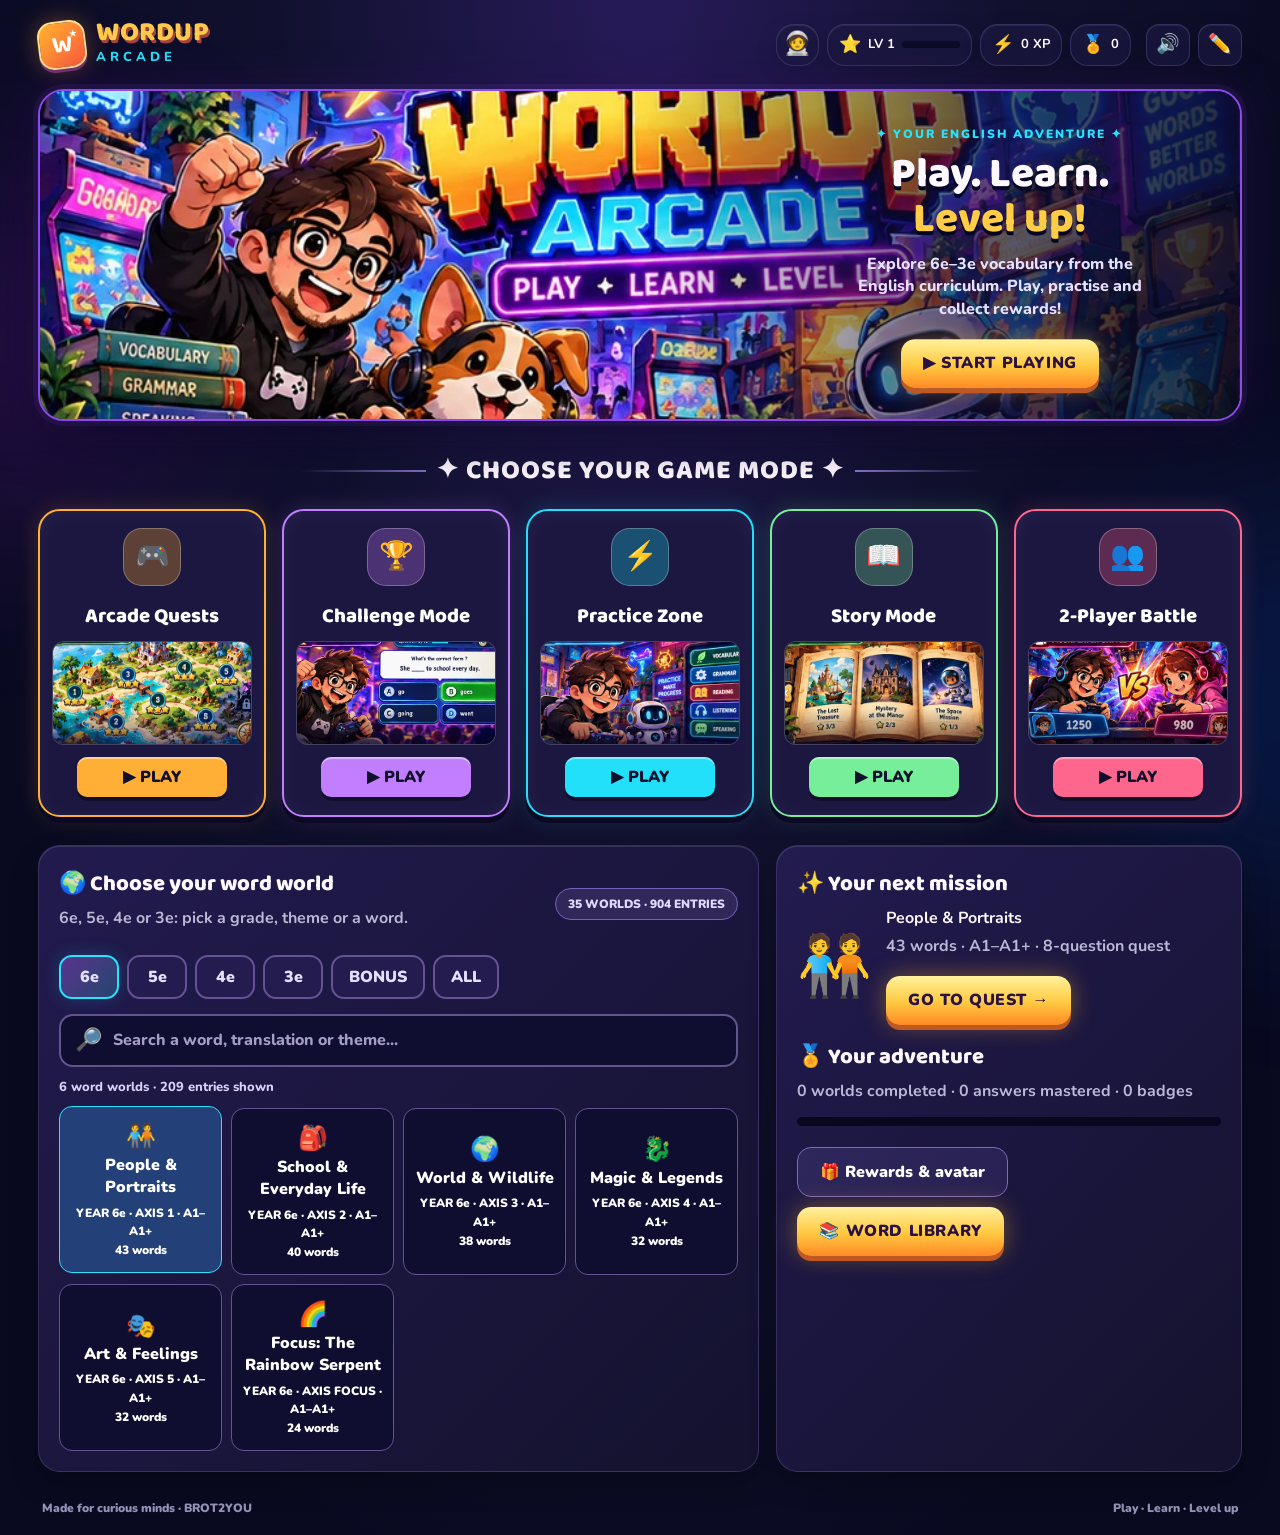
==== index.html @ c29981cb "Add files via upload" ====
<!doctype html>
<html lang="en">
<head>
  <meta charset="utf-8">
  <meta name="viewport" content="width=device-width, initial-scale=1">
  <meta name="theme-color" content="#100b2a">
  <meta name="description" content="WORDUP Arcade – Play, learn and level up your English vocabulary.">
  <title>WORDUP ARCADE · Play. Learn. Level up.</title>
  <link rel="stylesheet" href="styles.css">
</head>
<body>
  <div class="glow glow-a" aria-hidden="true"></div><div class="glow glow-b" aria-hidden="true"></div>
  <div class="app-shell">
    <header class="topbar">
      <button id="home-btn" class="logo" aria-label="WORDUP Arcade home"><span class="logo-mark">W<span>★</span></span><span><strong>WORDUP</strong><small>ARCADE</small></span></button>
      <div class="top-stats" aria-label="Player progress">
        <div class="stat-pill avatar-pill" id="avatar-head">🧑‍🚀</div>
        <div class="stat-pill"><span>⭐</span><b id="level-head">LV 1</b><div class="level-meter"><i id="level-meter"></i></div></div>
        <div class="stat-pill"><span>⚡</span><b id="xp-head">0 XP</b></div>
        <div class="stat-pill"><span>🏅</span><b id="badge-head">0</b></div>
      </div>
      <div class="header-actions"><button class="icon-btn" id="sound-btn" title="Sound on/off" aria-label="Sound settings">🔊</button><button class="icon-btn" id="teacher-btn" title="Teacher studio" aria-label="Teacher studio">✏️</button></div>
    </header>
    <main id="app" tabindex="-1"></main>
    <footer class="footer"><span>Made for curious minds · BROT2YOU</span><span>Play · Learn · Level up</span></footer>
  </div>
  <div class="toast" id="toast" aria-live="polite"></div>
  <div class="modal-backdrop" id="modal-root" hidden></div>
  <script src="vocab-2026.js" defer></script>
  <script src="app.js" defer></script>
</body>
</html>
---- styles.css ----
@import url('https://fonts.googleapis.com/css2?family=Baloo+2:wght@600;700;800&family=Nunito:wght@400;600;700;800;900&display=swap');
:root{--bg:#090a20;--surface:#171239;--surface2:#221c4d;--line:#4a3b80;--text:#fff8ff;--muted:#bcb7d6;--cyan:#27e4fc;--pink:#ff53c7;--gold:#ffcc47;--violet:#9a73ff;--green:#5bf7b0;--red:#ff728f;--body:Nunito,'Trebuchet MS',sans-serif;--title:'Baloo 2',Nunito,sans-serif}
*{box-sizing:border-box}html{scroll-behavior:smooth}body{margin:0;min-height:100vh;background:radial-gradient(ellipse at 50% -5%,#281b5a 0%,#11112f 40%,#090a20 80%);color:var(--text);font-family:var(--body);line-height:1.4;overflow-x:hidden}button,input,select,textarea{font:inherit}button{cursor:pointer}button:focus-visible,input:focus-visible,textarea:focus-visible,select:focus-visible{outline:3px solid var(--cyan);outline-offset:3px}button:disabled{cursor:not-allowed;opacity:.46}.glow{pointer-events:none;position:fixed;border-radius:50%;filter:blur(95px);opacity:.15;z-index:0}.glow-a{width:390px;height:390px;background:#a224e6;left:-175px;top:150px}.glow-b{width:410px;height:410px;background:#0365ff;right:-230px;top:500px}.app-shell{position:relative;max-width:1480px;padding:0 clamp(16px,3vw,44px);margin:auto;z-index:1}.topbar{display:flex;align-items:center;gap:15px;min-height:89px;padding:14px 0;flex-wrap:wrap}.logo{display:flex;align-items:center;gap:10px;border:0;background:none;color:#fff;padding:0;text-align:left}.logo-mark{font:bold 24px var(--title);display:grid;place-items:center;width:48px;height:48px;border:2px solid #ffdf8f;border-radius:15px;background:linear-gradient(135deg,#ffb32f,#ff593c);box-shadow:0 3px 0 #773277,0 0 25px #ff9c3055;transform:rotate(-7deg)}.logo-mark span{font-size:9px;position:absolute;right:6px;top:5px}.logo strong{font:800 27px/.9 var(--title);color:#ffca4b;text-shadow:2px 3px 0 #a34442;letter-spacing:.5px;display:block}.logo small{font:800 13px var(--body);letter-spacing:4px;color:var(--cyan)}.top-stats{display:flex;align-items:center;gap:8px;margin-left:auto;flex-wrap:wrap}.stat-pill,.icon-btn{background:#1c1841aa;border:1px solid #6863a35e;box-shadow:inset 0 1px #ffffff12,0 7px 22px #0002}.stat-pill{border-radius:18px;padding:7px 11px;display:flex;align-items:center;gap:7px;font-size:13px;font-weight:900;height:42px}.stat-pill>span{font-size:18px}.avatar-pill{font-size:23px;width:43px;justify-content:center;padding:2px}.level-meter{width:58px;height:7px;border-radius:12px;background:#0c0c27;overflow:hidden}.level-meter i{display:block;height:100%;width:0;background:linear-gradient(90deg,#ffb62a,#ffe66c);border-radius:12px;transition:width .4s}.header-actions{display:flex;gap:8px}.icon-btn{border-radius:13px;color:#fff;font-size:19px;width:44px;height:42px;transition:transform .2s}.icon-btn:hover{transform:translateY(-3px);border-color:var(--cyan)}.screen{animation:enter .3s ease both}@keyframes enter{from{transform:translateY(8px);opacity:0}to{transform:none;opacity:1}}.hero{position:relative;isolation:isolate;min-height:332px;border:2px solid #8e48ec;border-radius:26px;overflow:hidden;background:#171139;box-shadow:0 0 0 5px #9b54ff16,0 14px 52px #040416a9,0 0 50px #9537ed29}.hero:before{content:'';position:absolute;inset:0;background-image:linear-gradient(90deg,transparent 0%,transparent 50%,#110d36aa 78%,#090a21dc),url('assets/hero.webp');background-size:cover;background-position:center;z-index:-1}.hero-content{position:absolute;right:3.5%;top:50%;transform:translateY(-50%);width:33%;min-width:260px;text-align:center}.hero-kicker,.mini-kicker{letter-spacing:2px;font-size:12px;font-weight:900;color:var(--cyan)}.hero h1{font:800 clamp(30px,3.3vw,51px)/1.05 var(--title);margin:8px 0;text-shadow:0 4px 0 #040723}.hero h1 em{color:var(--gold);font-style:normal}.hero p{font-weight:800;color:#e8e0ff;max-width:300px;margin:12px auto 19px}.action-btn,.soft-btn,.outline-btn{border:0;border-radius:14px;font-weight:900;padding:13px 22px;transition:transform .18s,box-shadow .18s;white-space:normal}.action-btn{color:#2c1143;background:linear-gradient(#fff19c 0%,#ffca42 53%,#ff8a25 100%);box-shadow:0 5px 0 #bf5823,0 0 25px #ffb52666;text-transform:uppercase;letter-spacing:.6px}.action-btn:hover:not(:disabled){transform:translateY(-3px);box-shadow:0 8px 0 #bf5823,0 0 32px #ffc32c88}.action-btn:active:not(:disabled){transform:translateY(3px);box-shadow:0 2px 0 #bf5823}.soft-btn{background:linear-gradient(120deg,#2e275c,#292152);border:1px solid #7b6ab5;color:white}.soft-btn:hover{background:#484083}.outline-btn{background:#201c46;border:1px solid #5b528f;color:white}.outline-btn:hover{border-color:var(--cyan)}.section-title{display:flex;gap:10px;align-items:center;justify-content:center;margin:28px 0 17px;text-align:center}.section-title h2{font:800 clamp(19px,2.1vw,27px) var(--title);letter-spacing:1px;margin:0}.section-title:before,.section-title:after{content:'';height:2px;width:clamp(25px,10vw,145px);background:linear-gradient(90deg,transparent,#8471c2)}.section-title:after{transform:rotate(180deg)}.mode-grid{display:grid;grid-template-columns:repeat(5,minmax(0,1fr));gap:16px}.mode-card{--card-color:var(--cyan);position:relative;overflow:hidden;border:2px solid var(--card-color);border-radius:22px;background:#1b1741;min-height:299px;display:flex;flex-direction:column;align-items:center;padding:17px 12px 18px;text-align:center;color:white;box-shadow:inset 0 2px 20px #ffffff0c,0 6px 0 #0b0924,0 0 21px color-mix(in srgb,var(--card-color),transparent 82%);transition:transform .2s,box-shadow .2s}.mode-card:hover{transform:translateY(-7px);box-shadow:0 12px 0 #0b0924,0 0 32px color-mix(in srgb,var(--card-color),transparent 46%)}.mode-card .mode-icon{width:58px;height:58px;border-radius:19px;display:grid;place-items:center;background:color-mix(in srgb,var(--card-color),#171237 70%);box-shadow:inset 0 0 0 1px #ffffff45;color:white;font-size:28px;flex:none}.mode-card h3{font:800 clamp(17px,1.6vw,22px)/1 var(--title);margin:9px 0 2px;min-height:44px;display:flex;align-items:center}.mode-card .mode-visual{height:104px;width:100%;overflow:hidden;border-radius:12px;margin:auto 0 12px;border:1px solid #ffffff38;position:relative;background:#110d31}.mode-card .mode-visual img{display:block;width:100%;height:100%;object-fit:cover;transition:transform .4s}.mode-card:hover .mode-visual img{transform:scale(1.12)}.mode-card .mode-visual:after{content:'';position:absolute;inset:0;background:linear-gradient(180deg,transparent 65%,#09042083)}.play-tag{font-weight:900;border-radius:10px;padding:9px 15px;min-width:75%;background:var(--card-color);color:#11102c;box-shadow:inset 0 2px #ffffff6c,0 4px #0005}.mode-quest{--card-color:#ffaf35}.mode-challenge{--card-color:#c17eff}.mode-practice{--card-color:#22dffa}.mode-story{--card-color:#76ee9a}.mode-duel{--card-color:#ff668e}.bottom-grid{display:grid;grid-template-columns:1.55fr 1fr;gap:17px;margin-top:28px}.panel{border:1px solid #6860a25e;border-radius:22px;background:linear-gradient(135deg,#241c51f0,#15132ff2);padding:20px;box-shadow:inset 0 1px #ffffff1c,0 12px 27px #0004}.panel h3{font:800 22px var(--title);margin:0 0 5px}.panel p{margin:5px 0 12px;color:var(--muted);font-weight:700}.deck-grid{display:grid;grid-template-columns:repeat(4,minmax(0,1fr));gap:9px}.deck-btn{border:1px solid #5e5592;background:#100e30;border-radius:13px;padding:13px 8px;color:white;text-align:center;font-weight:900;transition:background .2s,transform .2s}.deck-btn:hover,.deck-btn.active{border-color:var(--cyan);background:#234078;transform:translateY(-2px)}.deck-btn span{display:block;font-size:24px}.deck-btn small{display:block;font-size:12px;margin-top:5px}.featured{display:flex;gap:14px;align-items:center}.featured-icon{font-size:60px}.featured .action-btn{margin-top:7px}.progress-mini{height:9px;border-radius:30px;background:#08071e;overflow:hidden;margin-top:15px}.progress-mini i{display:block;height:100%;background:linear-gradient(90deg,var(--cyan),var(--violet));border-radius:30px}.footer{display:flex;justify-content:space-between;gap:12px;padding:28px 4px 18px;color:#9691b6;font-size:12px;font-weight:900}.game-head{display:flex;align-items:center;gap:16px;margin:9px 0 22px;flex-wrap:wrap}.game-head h1{margin:0;font:800 clamp(28px,3.5vw,47px)/1.12 var(--title)}.game-head p{margin:2px 0;color:var(--muted);font-weight:800}.tag{background:#312759;border:1px solid #7362bb;color:#e3d8ff;padding:7px 12px;border-radius:50px;font-size:12px;font-weight:900}.game-layout{display:grid;grid-template-columns:minmax(0,1.2fr) minmax(260px,.62fr);gap:20px}.game-board{position:relative;overflow:hidden;border-radius:24px;background:radial-gradient(circle at 50% -60%,#443078,transparent 75%),linear-gradient(160deg,#222050,#10102b);border:2px solid #6c62b2;min-height:380px;padding:clamp(18px,3vw,35px);box-shadow:0 0 0 5px #7177ff14,0 20px 40px #0006}.board-top{display:flex;justify-content:space-between;align-items:center;gap:12px;flex-wrap:wrap}.board-top .tag{color:#fff}.meter{height:12px;background:#0b0a25;border:1px solid #554b85;border-radius:18px;overflow:hidden;margin:18px 0 24px}.meter i{height:100%;display:block;background:linear-gradient(90deg,#2ed4ff,#61ffd3);transition:width .24s}.question-kicker{font-size:12px;letter-spacing:2px;text-transform:uppercase;color:var(--cyan);font-weight:900}.question-title{font:800 clamp(26px,3vw,39px)/1.22 var(--title);margin:12px 0 13px}.question-hint{color:#c4bfda;margin:0 0 23px;font-weight:700}.answers{display:grid;grid-template-columns:1fr 1fr;gap:12px}.answer-btn{position:relative;min-height:65px;padding:14px 15px;border:2px solid #7165af;border-radius:15px;background:#1b1943;color:#fff;text-align:left;font-weight:900;font-size:18px;transition:background .17s,transform .17s,border-color .17s}.answer-btn:hover:not(:disabled){transform:translateY(-2px);background:#34296c;border-color:#b39cff}.answer-btn.correct{background:#1f6d5d;border-color:#5dffc2}.answer-btn.wrong{background:#692746;border-color:#ff799c}.answer-btn .letter{display:inline-grid;place-items:center;background:#433b79;border:1px solid #a69ee0;border-radius:10px;width:30px;height:30px;margin-right:10px}.answer-btn:disabled{opacity:1}.feedback{border:1px solid #6f70bd;border-radius:15px;padding:13px 16px;margin-top:20px;background:#17143b;font-weight:900;min-height:56px;display:flex;align-items:center;gap:10px}.feedback.good{border-color:#4cf0b5;color:#bbffe4}.feedback.bad{border-color:#ff719b;color:#ffcfdb}.side-art{border-radius:22px;overflow:hidden;position:relative;min-height:260px;border:1px solid #625798;background:linear-gradient(#0606221f,#08071a80),url('assets/practice.webp') center/cover}.side-art.story-art{background-image:linear-gradient(#06062211,#08071a9c),url('assets/story.webp')}.side-art.challenge-art{background-image:linear-gradient(#06062211,#08071a9c),url('assets/challenge.webp')}.side-art.duel-art{background-image:linear-gradient(#06062211,#08071a9c),url('assets/duel.webp')}.side-art.quest-art{background-image:linear-gradient(#06062211,#08071a9c),url('assets/quest.webp')}.side-overlay{position:absolute;inset:auto 12px 12px;background:#100b31e8;border:1px solid #8a75ba;border-radius:14px;padding:15px;backdrop-filter:blur(6px)}.side-overlay b{font:800 21px var(--title)}.side-overlay p{margin:5px 0 0;font-weight:700;color:#ddd4f0}.tabs{display:flex;flex-wrap:wrap;gap:8px;margin:16px 0 17px}.tab{background:#1c1941;border:1px solid #59518d;color:#fff;border-radius:11px;padding:10px 17px;font-weight:900}.tab.active,.tab:hover{background:#46317c;border-color:#ad95ff}.flashcard{display:grid;place-items:center;width:100%;min-height:244px;border:2px solid var(--cyan);border-radius:24px;background:radial-gradient(circle at 50% 20%,#3b4378,#211c4e 70%);color:white;padding:26px;text-align:center;transition:transform .2s}.flashcard:hover{transform:scale(1.01)}.flashcard .emoji{font-size:59px}.flashcard strong{display:block;font:800 clamp(33px,4vw,55px) var(--title)}.flashcard small{font-size:14px;color:#a9dcf9;font-weight:900}.input-answer{width:100%;padding:17px;background:#100d32;border:2px solid #6e5ba1;border-radius:15px;color:white;font-size:20px;font-weight:800;outline:0}.input-answer:focus{border-color:var(--cyan)}.help-text{font-size:13px;color:#b5aee0;font-weight:700}.board-actions{display:flex;gap:10px;margin-top:21px;flex-wrap:wrap}.quest-grid{display:grid;grid-template-columns:repeat(4,minmax(0,1fr));gap:15px}.quest-node{min-height:190px;position:relative;border:2px solid #6153a0;border-radius:21px;color:white;text-align:left;padding:17px;background:linear-gradient(135deg,#2a2364,#151131);transition:transform .2s,border-color .2s}.quest-node:hover{transform:translateY(-5px);border-color:var(--gold)}.quest-node .emoji{font-size:38px}.quest-node h3{font:800 20px var(--title);margin:10px 0 4px}.quest-node p{color:#c5bbef;margin:0;font-size:12px;font-weight:900}.quest-node .node-stars{position:absolute;right:13px;top:13px;color:var(--gold);font-weight:900}.story-list{display:grid;grid-template-columns:repeat(3,minmax(0,1fr));gap:16px}.story-choice{padding:0;overflow:hidden;background:#201943;color:white;text-align:left;border:2px solid #7360a8;border-radius:23px;transition:transform .2s}.story-choice:hover{transform:translateY(-6px);border-color:var(--green)}.story-img{height:175px;background:url('assets/story.webp') center/cover}.story-choice:nth-child(2) .story-img{background-position:left}.story-choice:nth-child(3) .story-img{background-position:right}.story-info{padding:17px}.story-info h3{font:800 25px var(--title);margin:0}.story-info p{color:#bab2d6;font-weight:700}.duel-score{display:grid;grid-template-columns:1fr auto 1fr;gap:14px;margin-bottom:22px;align-items:center;text-align:center}.duel-score .player{border-radius:16px;border:2px solid #37cfff;background:#1a254d;padding:16px;font:900 18px var(--title)}.duel-score .player.two{border-color:#ff6fa8;background:#412042}.duel-score strong{display:block;font:800 38px var(--title)}.duel-score .vs{font:900 28px var(--title);color:var(--gold)}.finish-icon{font-size:78px;text-align:center}.center{text-align:center}.finish-heading{font:800 clamp(30px,4vw,52px) var(--title);margin:12px 0}.reward-grid{display:grid;grid-template-columns:repeat(3,minmax(0,1fr));gap:13px}.reward-card{border:2px solid #5a518c;border-radius:16px;background:#16123b;padding:17px;color:#fff;text-align:center;font-weight:900}.reward-card:hover{border-color:var(--cyan)}.reward-card.selected{border-color:var(--gold);background:#373064}.reward-card .emoji{display:block;font-size:42px;margin-bottom:8px}.reward-card small{display:block;color:#c7bee7}.badges-grid{display:grid;grid-template-columns:repeat(3,minmax(0,1fr));gap:12px}.badge-tile{padding:15px;border:1px solid #62598f;border-radius:15px;text-align:center;background:#151339;filter:saturate(.45);opacity:.66}.badge-tile.earned{filter:none;opacity:1;background:#2e275b;border-color:var(--gold)}.badge-tile .emoji{display:block;font-size:36px}.badge-tile b{font:800 19px var(--title)}.badge-tile small{display:block;color:#bbb3e3}.flex{display:flex;gap:12px;align-items:center;flex-wrap:wrap}.split{display:flex;justify-content:space-between;gap:12px;align-items:center;flex-wrap:wrap}.muted{color:var(--muted)}.small{font-size:12px}.spacer{height:14px}.modal-backdrop{position:fixed;inset:0;z-index:30;background:#060518e6;backdrop-filter:blur(12px);display:flex;align-items:center;justify-content:center;padding:15px}.modal-backdrop[hidden]{display:none}.modal{max-width:760px;max-height:95vh;overflow:auto;width:100%;border:2px solid var(--violet);border-radius:23px;padding:25px;background:linear-gradient(140deg,#262057,#110f31);box-shadow:0 25px 90px #000b}.modal h2{font:800 30px var(--title);margin:0}.modal textarea{width:100%;min-height:170px;resize:vertical;background:#0d0c29;color:#fff;border:2px solid #7b67b5;border-radius:12px;padding:12px}.modal label{font-weight:900;display:block;margin:14px 0 6px}.modal input{background:#0e0e2d;border:1px solid #7561b6;border-radius:12px;padding:12px;color:#fff;width:100%}.modal code{background:#100c2d;padding:4px;border-radius:5px;color:#7beefb}.modal .modal-close{float:right}.toast{position:fixed;z-index:99;bottom:22px;left:50%;transform:translate(-50%,30px);border:1px solid var(--cyan);background:#231e50;box-shadow:0 0 26px #4fe3fb55;color:white;border-radius:16px;padding:14px 23px;font-weight:900;opacity:0;pointer-events:none;transition:opacity .2s,transform .2s;max-width:95vw;text-align:center}.toast.show{opacity:1;transform:translate(-50%,0)}.spark{position:fixed;z-index:99;pointer-events:none;width:9px;height:13px;border-radius:3px;animation:fall 1s ease-out forwards}@keyframes fall{to{transform:translate(var(--dx),var(--dy)) rotate(600deg);opacity:0}}.learn-card{border:1px solid #6f62a7;background:#18143b;border-radius:14px;padding:17px;margin:13px 0}.learn-card h3{font:800 24px var(--title);margin:0}.learn-card p{font-weight:800;color:#ddd9ef}.two-col{display:grid;grid-template-columns:1fr 1fr;gap:15px}.padded{padding:15px}.step-num{font-weight:900;color:var(--cyan)}.hidden{display:none!important}
@media(max-width:1050px){.mode-grid{grid-template-columns:repeat(3,minmax(0,1fr))}.hero-content{width:37%}.quest-grid{grid-template-columns:repeat(3,minmax(0,1fr))}}@media(max-width:740px){.topbar{gap:12px}.top-stats{margin-left:0;order:3;width:100%;justify-content:space-between}.stat-pill{flex:1;justify-content:center}.header-actions{margin-left:auto}.hero{min-height:400px}.hero:before{background-image:linear-gradient(180deg,transparent 0%,transparent 34%,#110a30dc 57%,#100a29 86%),url('assets/hero-mobile.webp');background-size:100% 100%,auto 300px;background-repeat:no-repeat;background-position:center,left top}.hero-content{min-width:0;width:100%;bottom:17px;right:0;top:auto;transform:none;padding:0 17px}.hero h1{font-size:33px;margin:4px}.hero p{margin:6px auto 10px;font-size:13px}.mode-grid{grid-template-columns:repeat(2,minmax(0,1fr));gap:10px}.mode-card{min-height:262px;padding:12px 8px}.mode-card .mode-visual{height:94px}.mode-card h3{font-size:20px;min-height:40px}.bottom-grid,.game-layout,.two-col{grid-template-columns:1fr}.quest-grid,.story-list{grid-template-columns:repeat(2,minmax(0,1fr))}.deck-grid{grid-template-columns:repeat(2,minmax(0,1fr))}.side-art{min-height:240px}.footer{flex-direction:column;text-align:center;gap:0}.game-head{gap:10px}.reward-grid,.badges-grid{grid-template-columns:repeat(2,minmax(0,1fr))}}@media(max-width:430px){.top-stats{gap:4px}.stat-pill{padding:6px 7px;font-size:12px}.level-meter{width:30px}.mode-grid{grid-template-columns:1fr 1fr}.mode-card{min-height:251px}.mode-card .mode-icon{width:47px;height:47px;font-size:24px}.mode-card h3{font-size:18px}.mode-card .mode-visual{height:90px}.answers{grid-template-columns:1fr}.quest-grid,.story-list{grid-template-columns:1fr 1fr}.quest-node{padding:12px;min-height:170px}.question-title{font-size:27px}.game-board{padding:18px}.duel-score{gap:5px}.duel-score .player{padding:10px;font-size:15px}.duel-score .player strong{font-size:25px}}@media(prefers-reduced-motion:reduce){*,*:before,*:after{animation-duration:.01ms!important;transition-duration:.01ms!important;scroll-behavior:auto!important}}

/* WORDUP ARCADE V2 — programme-linked word explorer and library */
.grade-controls{display:flex;flex-wrap:wrap;gap:8px;margin:13px 0 15px}.grade-chip{border:2px solid #655295;background:#241b4e;color:#e4dfff;border-radius:13px;padding:9px 16px;font-weight:900;min-width:60px;transition:background .2s,border-color .2s}.grade-chip.active,.grade-chip:hover{background:linear-gradient(130deg,#5b338e,#23466e);border-color:var(--cyan);box-shadow:0 0 18px #22c9ff35}.search-wrap{display:flex;align-items:center;gap:9px;border:2px solid #60558c;background:#100e30;padding:9px 14px;border-radius:14px;font-size:22px;margin-bottom:11px}.search-wrap:focus-within{border-color:var(--cyan)}.search-wrap input{border:0;background:none;outline:none!important;color:#fff;min-width:0;width:100%;font-size:16px;font-weight:800}.search-wrap input::placeholder{color:#a49dc7}.search-results{font-size:13px;color:#dbd0f8;font-weight:800;margin:8px 0 12px}.pack-explorer{margin-top:7px}.deck-grid{margin-top:10px}.deck-btn{overflow-wrap:anywhere}.deck-btn small{line-height:1.55}.library-grid{display:grid;grid-template-columns:repeat(3,minmax(0,1fr));gap:14px;margin-top:18px}.word-tile{border:2px solid #4e477e;background:linear-gradient(145deg,#262054,#141135);border-radius:18px;padding:17px;min-width:0;box-shadow:0 10px 24px #04031b55}.word-tile h3{font:800 clamp(22px,2vw,30px)/1.15 var(--title);color:var(--gold);margin:14px 0 3px;overflow-wrap:anywhere}.word-tile .translation{font-weight:900;font-size:17px;color:#a2fff0;margin:3px 0 11px}.word-tile .example{font-size:15px;color:#e4dcf9;line-height:1.55;min-height:47px}.word-tile .soft-btn{padding:9px 12px;font-size:12px}.context-sentence{padding:10px 0;font-weight:800;font-size:15px}.context-sentence + .soft-btn{margin-top:4px}.quest-grid{margin-top:17px}
@media(max-width:970px){.library-grid{grid-template-columns:repeat(2,minmax(0,1fr))}}@media(max-width:580px){.library-grid{grid-template-columns:1fr}.grade-chip{padding:9px 12px;min-width:48px}.search-wrap input{font-size:14px}}
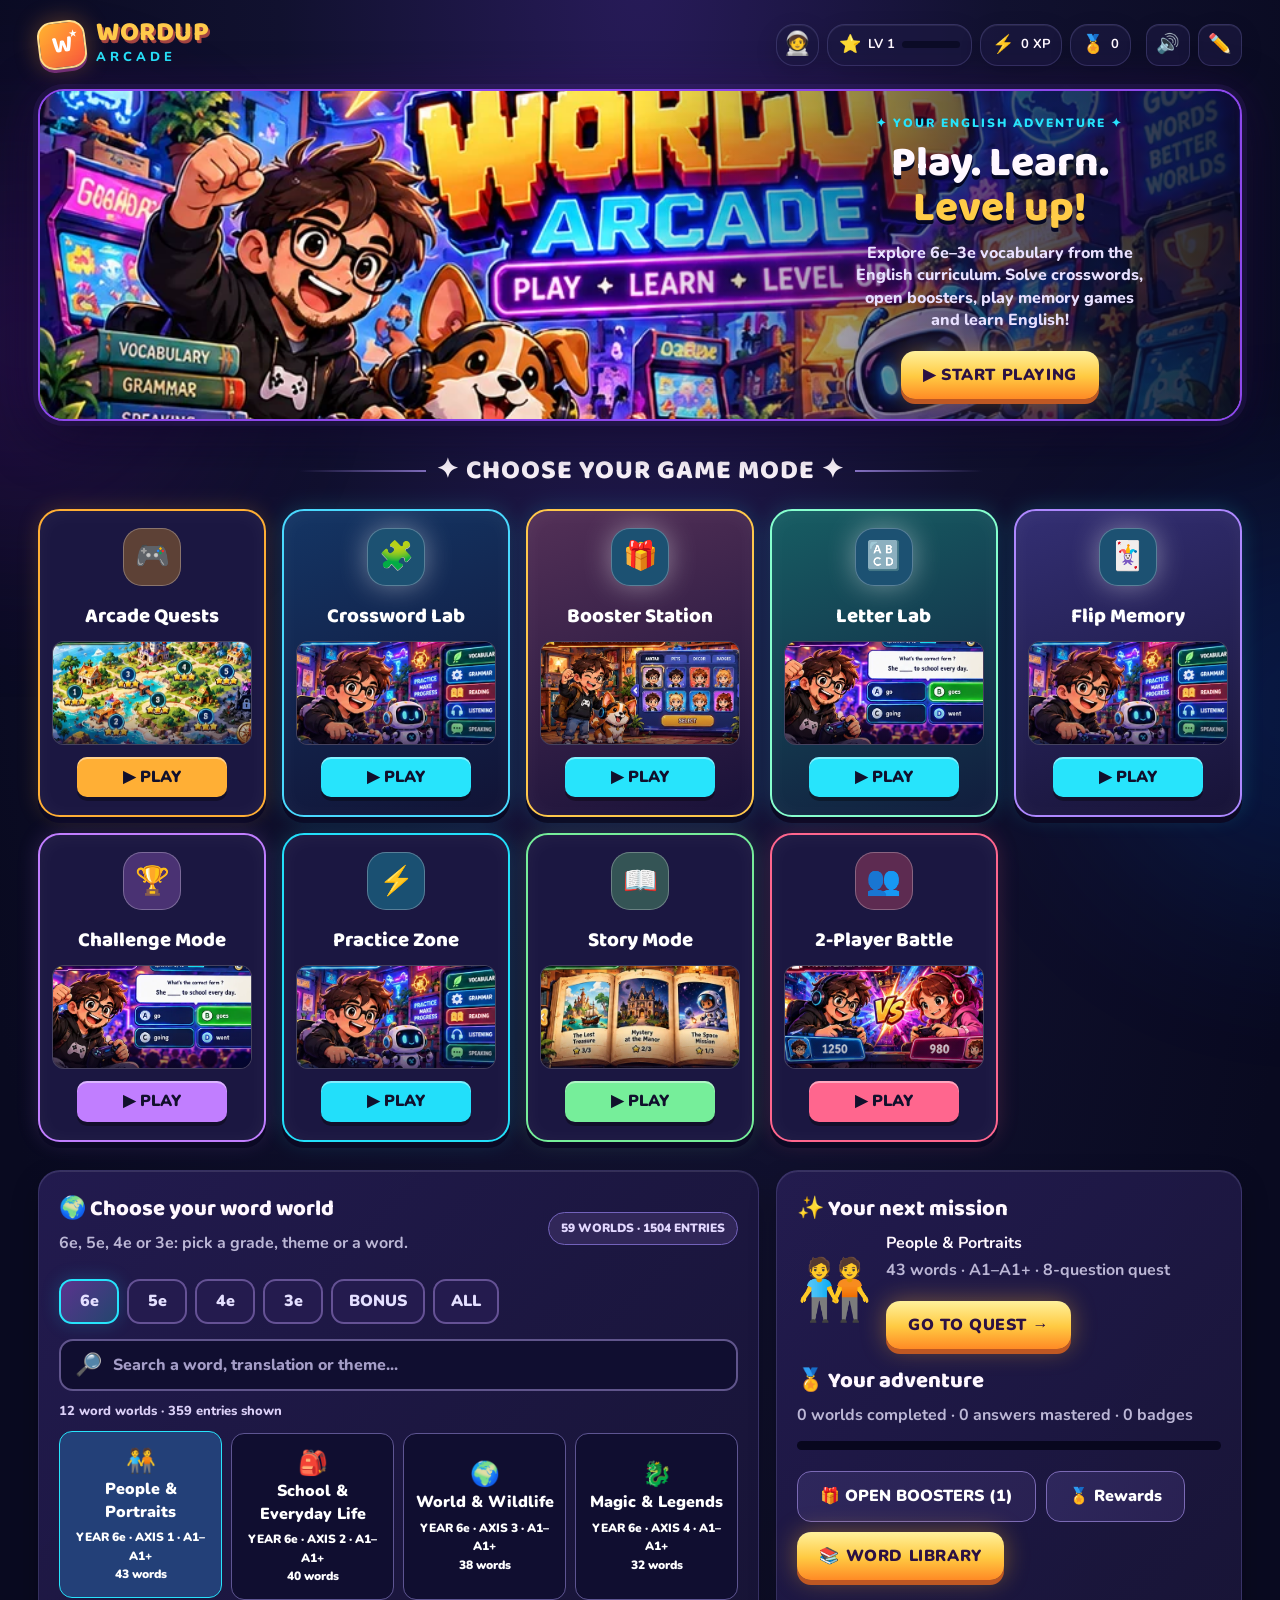
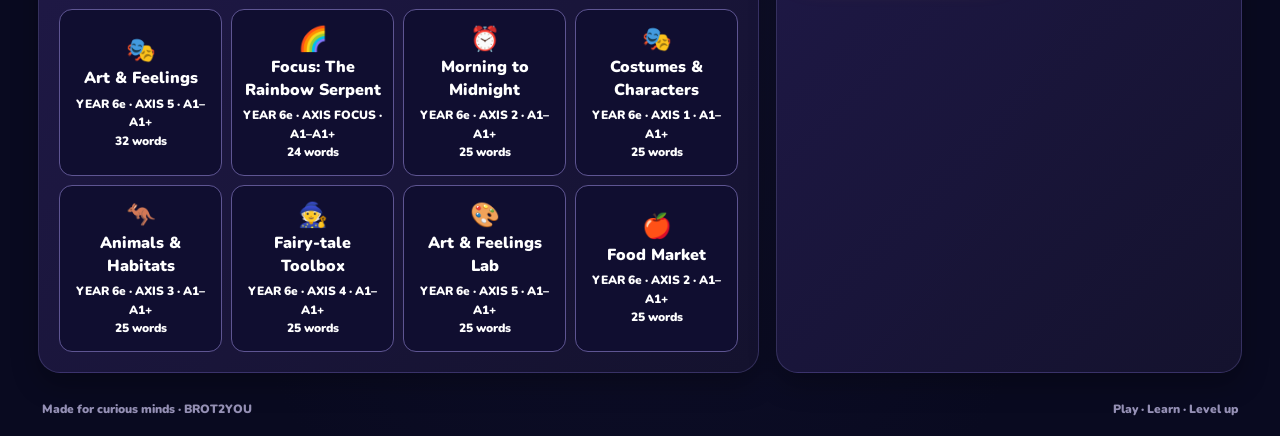
==== commit cae63c8c: "Add files via upload" ====
--- a/index.html
+++ b/index.html
@@ -5,7 +5,7 @@
   <meta name="viewport" content="width=device-width, initial-scale=1">
   <meta name="theme-color" content="#100b2a">
   <meta name="description" content="WORDUP Arcade – Play, learn and level up your English vocabulary.">
-  <title>WORDUP ARCADE · Play. Learn. Level up.</title>
+  <title>WORDUP ARCADE V3 · Play. Learn. Level up.</title>
   <link rel="stylesheet" href="styles.css">
 </head>
 <body>
@@ -27,6 +27,7 @@
   <div class="toast" id="toast" aria-live="polite"></div>
   <div class="modal-backdrop" id="modal-root" hidden></div>
   <script src="vocab-2026.js" defer></script>
+  <script src="vocab-extra.js" defer></script>
   <script src="app.js" defer></script>
 </body>
 </html>
--- a/styles.css
+++ b/styles.css
@@ -6,3 +6,64 @@
 /* WORDUP ARCADE V2 — programme-linked word explorer and library */
 .grade-controls{display:flex;flex-wrap:wrap;gap:8px;margin:13px 0 15px}.grade-chip{border:2px solid #655295;background:#241b4e;color:#e4dfff;border-radius:13px;padding:9px 16px;font-weight:900;min-width:60px;transition:background .2s,border-color .2s}.grade-chip.active,.grade-chip:hover{background:linear-gradient(130deg,#5b338e,#23466e);border-color:var(--cyan);box-shadow:0 0 18px #22c9ff35}.search-wrap{display:flex;align-items:center;gap:9px;border:2px solid #60558c;background:#100e30;padding:9px 14px;border-radius:14px;font-size:22px;margin-bottom:11px}.search-wrap:focus-within{border-color:var(--cyan)}.search-wrap input{border:0;background:none;outline:none!important;color:#fff;min-width:0;width:100%;font-size:16px;font-weight:800}.search-wrap input::placeholder{color:#a49dc7}.search-results{font-size:13px;color:#dbd0f8;font-weight:800;margin:8px 0 12px}.pack-explorer{margin-top:7px}.deck-grid{margin-top:10px}.deck-btn{overflow-wrap:anywhere}.deck-btn small{line-height:1.55}.library-grid{display:grid;grid-template-columns:repeat(3,minmax(0,1fr));gap:14px;margin-top:18px}.word-tile{border:2px solid #4e477e;background:linear-gradient(145deg,#262054,#141135);border-radius:18px;padding:17px;min-width:0;box-shadow:0 10px 24px #04031b55}.word-tile h3{font:800 clamp(22px,2vw,30px)/1.15 var(--title);color:var(--gold);margin:14px 0 3px;overflow-wrap:anywhere}.word-tile .translation{font-weight:900;font-size:17px;color:#a2fff0;margin:3px 0 11px}.word-tile .example{font-size:15px;color:#e4dcf9;line-height:1.55;min-height:47px}.word-tile .soft-btn{padding:9px 12px;font-size:12px}.context-sentence{padding:10px 0;font-weight:800;font-size:15px}.context-sentence + .soft-btn{margin-top:4px}.quest-grid{margin-top:17px}
 @media(max-width:970px){.library-grid{grid-template-columns:repeat(2,minmax(0,1fr))}}@media(max-width:580px){.library-grid{grid-template-columns:1fr}.grade-chip{padding:9px 12px;min-width:48px}.search-wrap input{font-size:14px}}
+/* WORDUP ARCADE V3 — four new playable cabinets */
+.mode-grid{grid-template-columns:repeat(5,minmax(0,1fr))}
+.mode-card{min-width:0}
+.mode-card.mode-crossword{border-color:#4ad9fe;background:linear-gradient(160deg,#143564,#111335)}
+.mode-card.mode-booster{border-color:#ffc84b;background:linear-gradient(160deg,#533057,#181138)}
+.mode-card.mode-memory{border-color:#ae88ff;background:linear-gradient(160deg,#332f73,#171337)}
+.mode-card.mode-scramble{border-color:#86ffce;background:linear-gradient(160deg,#175d63,#111c3d)}
+.mode-crossword .mode-icon,.mode-booster .mode-icon,.mode-memory .mode-icon,.mode-scramble .mode-icon{filter:drop-shadow(0 0 14px #fff6)}
+.crossword-layout{display:grid;grid-template-columns:minmax(0,1.1fr) minmax(245px,.9fr);align-items:start;gap:28px;margin:22px 0}
+.cw-scroll{max-width:100%;overflow-x:auto;padding:10px 8px 16px;border-radius:15px;background:#100e30}
+.cw-grid{display:grid;grid-template-columns:repeat(var(--cw-cols),minmax(0,1fr));width:max-content;margin:auto;gap:2px}
+.cw-cell,.cw-blank{display:block;position:relative;width:clamp(25px,2.8vw,43px);height:clamp(25px,2.8vw,43px)}
+.cw-cell{border:2px solid #a5dff2;background:#e5fbff;border-radius:3px;color:#16243d;overflow:hidden}
+.cw-cell:focus-within{background:#fff6ab;border-color:#ffb739}
+.cw-cell small{position:absolute;left:2px;top:0;font:800 9px var(--body);color:#234e79;pointer-events:none;z-index:1}
+.cw-input{display:block;width:100%;height:100%;border:0;border-radius:0;padding:9px 0 0;background:none;text-align:center;color:#152c50;font:900 clamp(15px,2vw,24px) var(--title);text-transform:uppercase;outline:0!important}
+.cw-input.incorrect{background:#ffc1d0;color:#611b32}.cw-input:focus{background:#fff6a9}
+.cw-clues{padding:8px 10px;max-height:550px;overflow:auto;border-left:2px solid #695aaa}
+.cw-clues h3{font:800 22px var(--title);color:var(--gold);margin:3px 0 8px}
+.cw-clues ol{list-style:none;padding:0;margin:0 0 20px}.cw-clues li{line-height:1.5;margin:5px 0;padding:6px 9px;background:#1e1c48;border-radius:8px;font-size:14px;overflow-wrap:anywhere}
+.cw-clues li strong{color:#90ecff;margin-right:4px}
+.scramble-tiles{display:flex;flex-wrap:wrap;justify-content:center;gap:7px;margin:24px 0}
+.scramble-tiles span{display:grid;place-items:center;min-width:clamp(32px,4.4vw,54px);height:clamp(43px,5vw,62px);padding:4px;border:2px solid #ffcf72;border-radius:11px;background:linear-gradient(145deg,#ffdc77,#fca83e);color:#3c2059;font:900 clamp(21px,3vw,32px) var(--title);box-shadow:0 5px 0 #a24e55,0 0 22px #ffae3d29;transform:rotate(var(--rot,0deg))}
+.scramble-tiles span:nth-child(3n){--rot:3deg}.scramble-tiles span:nth-child(4n){--rot:-3deg}
+.memory-grid{display:grid;grid-template-columns:repeat(4,minmax(0,1fr));gap:14px;margin:22px auto;max-width:850px}
+.memory-card{min-height:128px;border:2px solid #b17eff;background:radial-gradient(circle at 40% 25%,#714db2,#2b185f);border-radius:18px;color:#fff;box-shadow:0 7px 0 #0e0c2e,0 0 17px #9556ff35;transition:transform .23s,background .23s;position:relative;overflow:hidden}
+.memory-card:not(:disabled):hover{transform:translateY(-5px)}
+.memory-card .memory-back{display:block;font:900 55px var(--title);color:#ffdd61;text-shadow:0 0 18px #fed7788a}
+.memory-card .memory-face{display:none;font:900 15px var(--body);line-height:1.3;overflow-wrap:anywhere;padding:5px}
+.memory-card .memory-face small{display:block;margin-bottom:7px;color:#2b3964;font-size:11px}
+.memory-card.is-open{background:linear-gradient(145deg,#fff4cd,#b9e9ff);color:#202858;border-color:#fee581;transform:rotateY(0deg)}
+.memory-card.is-open .memory-back{display:none}.memory-card.is-open .memory-face{display:block}
+.memory-card.is-matched{background:linear-gradient(145deg,#b0ffd4,#48d8ac);border-color:#53ffa8;opacity:1;cursor:default;color:#193d43}
+.memory-card:disabled{opacity:1}
+.booster-stage{overflow:hidden;text-align:center;position:relative;border:2px solid #ba85ff;border-radius:25px;padding:24px 20px 35px;background:radial-gradient(circle at 50% 38%,#673986 0%,#211449 45%,#121030 90%);box-shadow:0 0 40px #a23bcd24}
+.booster-stage>.split{justify-content:space-around}
+.booster-box{display:flex;flex-direction:column;align-items:center;justify-content:center;position:relative;isolation:isolate;margin:25px auto 22px;width:min(250px,55vw);height:280px;border:5px solid #ffdb74;border-radius:21px;background:linear-gradient(145deg,#fc5ab3,#792ad4 55%,#172c81);box-shadow:0 11px 0 #3d1a5a,0 0 50px #ff69c96f;transform:rotate(-4deg);animation:boosterFloat 3s ease-in-out infinite}
+.booster-box:before{content:'✦ ✧ ✦';position:absolute;top:17px;color:#fff3ba;font-size:26px;letter-spacing:13px}
+.booster-box span{font-size:56px;filter:drop-shadow(0 0 15px #ffe064)}
+.booster-box b{font:900 35px/.98 var(--title);color:#ffe475;text-shadow:3px 4px 0 #63266f;margin:10px 0}
+.booster-box small{color:#e6faff;font-size:10px;letter-spacing:1px;font-weight:900}
+.booster-box.opened{height:145px;width:155px;animation:none;transform:rotate(0deg);opacity:.75}
+.booster-box.opened b{font-size:20px}.booster-box.opened span{font-size:26px}.booster-box.opened small{font-size:7px}.booster-box.opened:before{content:''}
+@keyframes boosterFloat{0%,100%{transform:translateY(0) rotate(-4deg)}50%{transform:translateY(-10px) rotate(-2deg)}}
+.booster-stage p{color:#e0d4ff;font-weight:800}.booster-stage .action-btn{margin:5px auto}
+.booster-card-grid{display:grid;grid-template-columns:repeat(3,minmax(0,1fr));gap:13px;max-width:920px;margin:20px auto}
+.booster-word-card{min-height:245px;border:3px solid #fbe06d;border-radius:16px;background:linear-gradient(150deg,#7448d6,#26135b);color:#fff;display:flex;flex-direction:column;justify-content:center;align-items:center;gap:10px;padding:12px;overflow-wrap:anywhere;box-shadow:0 7px 0 #1a0b2b,0 0 16px #ffbb6460;transition:transform .24s}
+.booster-word-card:not(:disabled):hover{transform:translateY(-7px)}
+.booster-word-card .boost-mystery{font:900 90px var(--title);color:#ffde74;text-shadow:0 0 20px #ffda7c8c}
+.booster-word-card.revealed{background:linear-gradient(145deg,#fff5c4,#a9f8f2);color:#251d59}
+.booster-word-card.revealed strong{font:900 clamp(19px,2.5vw,29px) var(--title)}
+.booster-word-card.revealed em{font-style:normal;font-weight:900;color:#235966}
+.booster-word-card.revealed small{line-height:1.32;color:#374468;max-width:200px}
+.boost-label{font-weight:900;color:#7b4eaa;font-size:11px}.booster-word-card:disabled{opacity:1}
+.album-grid{display:grid;grid-template-columns:repeat(6,minmax(0,1fr));gap:9px;margin-top:15px}
+.album-card{border:1px solid #7a67af;border-radius:12px;background:#211d50;padding:12px 5px;display:flex;flex-direction:column;align-items:center;gap:7px;min-width:0;text-align:center}
+.album-card span{font-size:26px}.album-card strong{color:#ffdd70;font-size:13px;overflow-wrap:anywhere}.album-card small{font-size:10px;color:#cae2eb;overflow-wrap:anywhere}.album-card .soft-btn{padding:4px 9px;font-size:11px}
+@media(max-width:1090px){.mode-grid{grid-template-columns:repeat(3,minmax(0,1fr))}.crossword-layout{grid-template-columns:1fr}.cw-clues{max-height:none;border-left:0}.album-grid{grid-template-columns:repeat(4,minmax(0,1fr))}}
+@media(max-width:740px){.mode-grid{grid-template-columns:repeat(2,minmax(0,1fr))}.memory-grid{grid-template-columns:repeat(3,minmax(0,1fr));gap:9px}.memory-card{min-height:103px}.booster-word-card{min-height:207px}.booster-card-grid{gap:7px}.booster-word-card .boost-mystery{font-size:60px}}
+@media(max-width:490px){.cw-cell,.cw-blank{width:29px;height:29px}.cw-input{font-size:18px;padding-top:7px}.booster-card-grid{grid-template-columns:1fr;max-width:290px}.booster-word-card{min-height:170px}.album-grid{grid-template-columns:repeat(3,minmax(0,1fr))}.memory-card{min-height:90px}.memory-grid{gap:7px}}
+@media(prefers-reduced-motion:reduce){.booster-box{animation:none}}
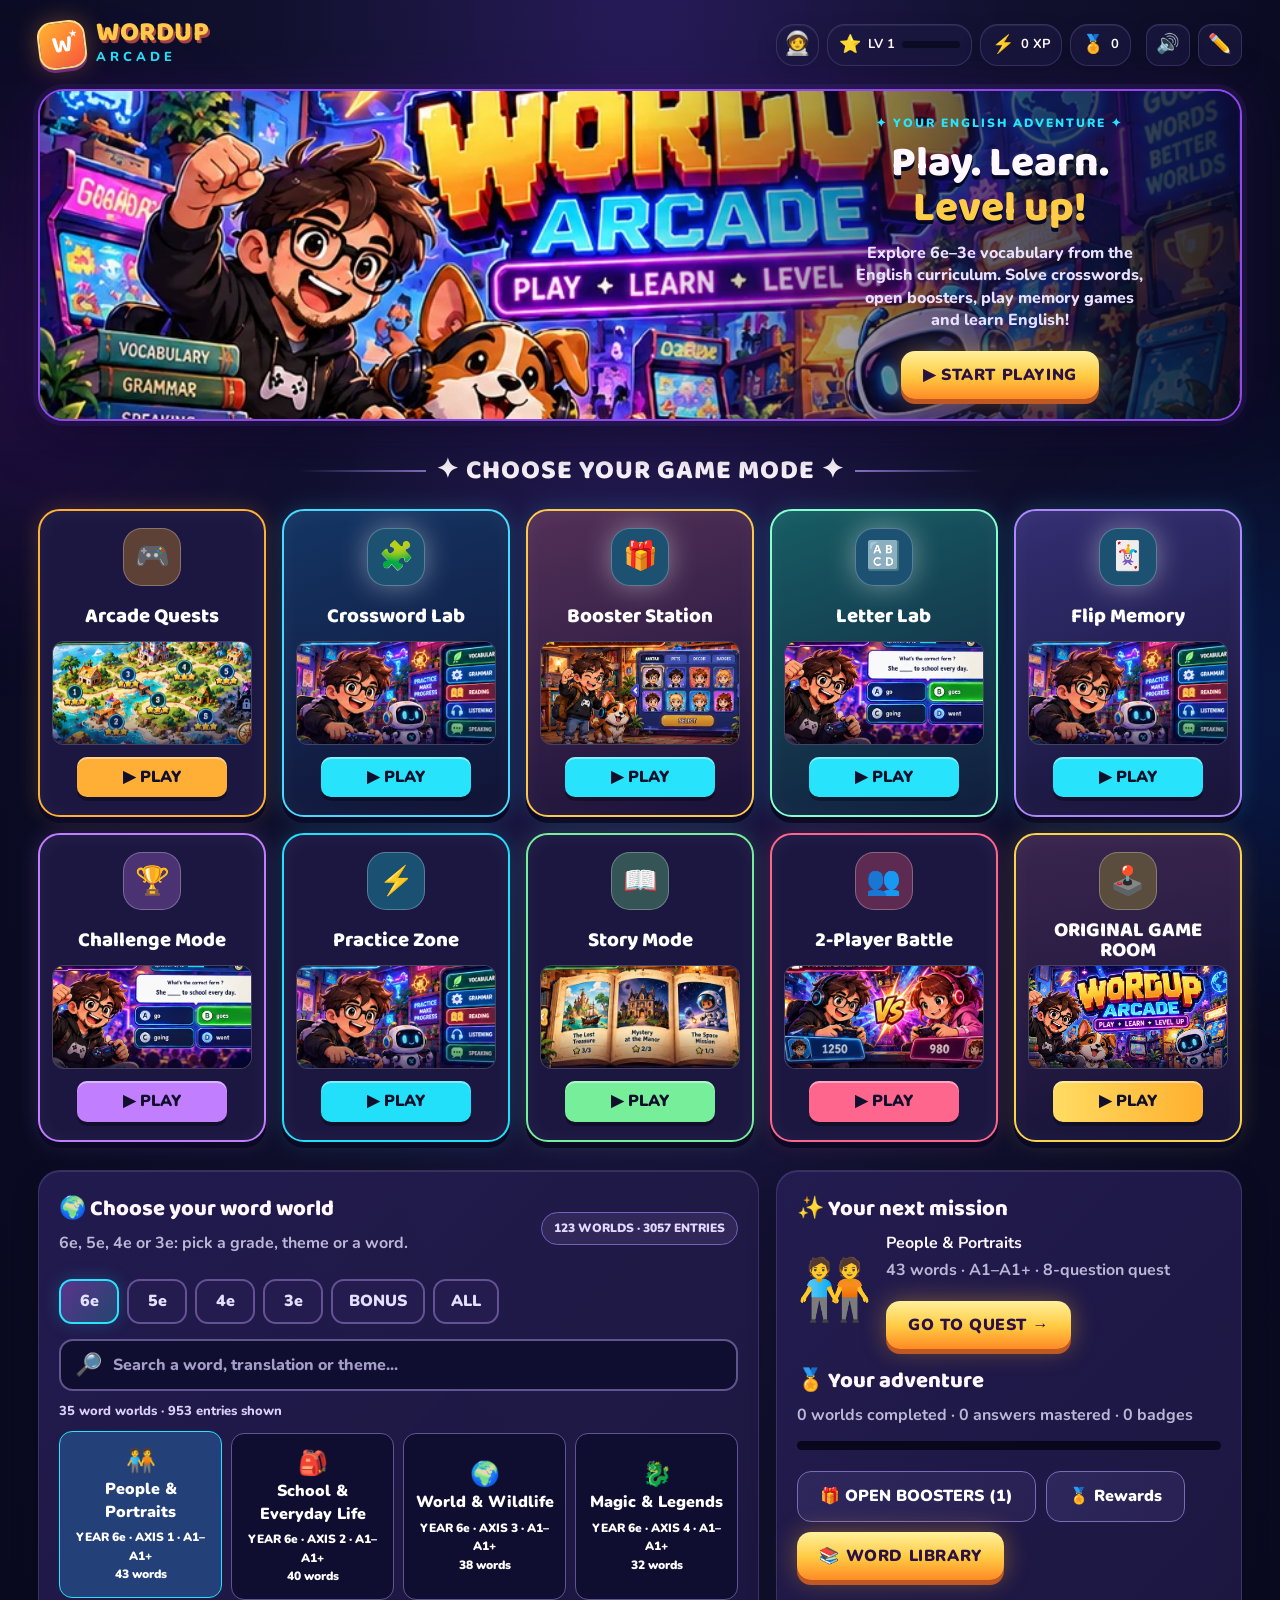
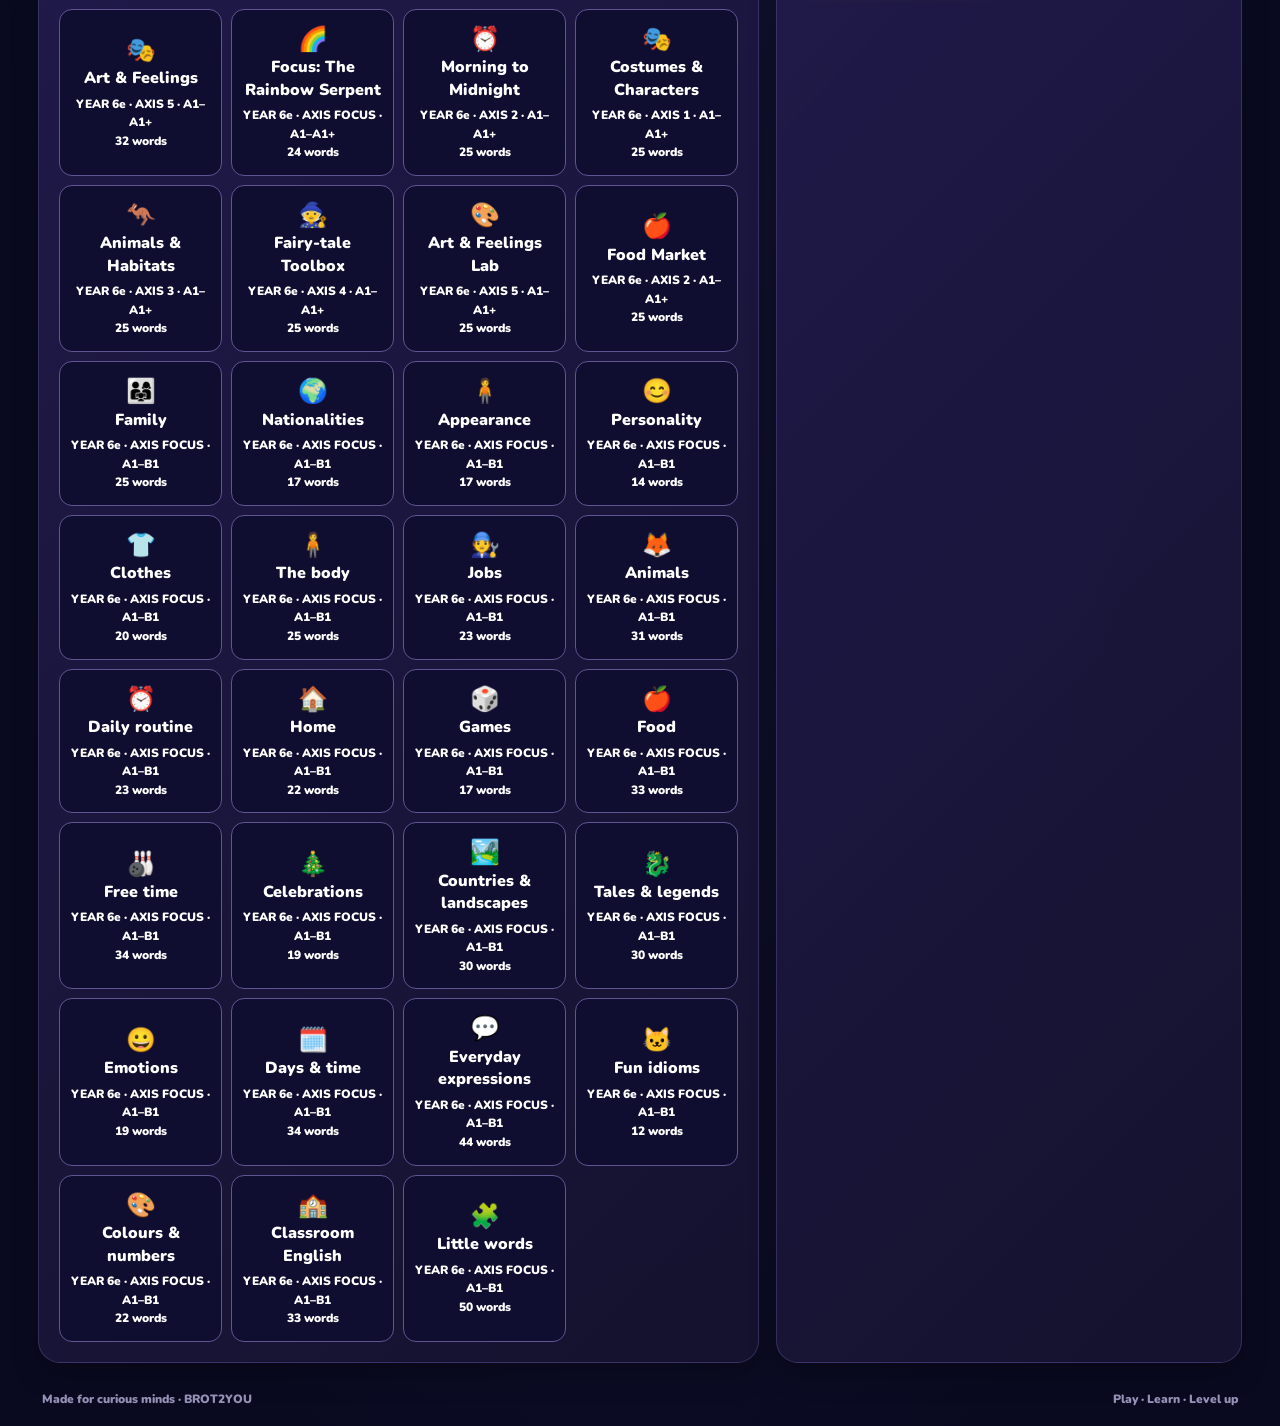
==== commit 13c6a6de: "Add files via upload" ====
--- a/index.html
+++ b/index.html
@@ -5,7 +5,7 @@
   <meta name="viewport" content="width=device-width, initial-scale=1">
   <meta name="theme-color" content="#100b2a">
   <meta name="description" content="WORDUP Arcade – Play, learn and level up your English vocabulary.">
-  <title>WORDUP ARCADE V3 · Play. Learn. Level up.</title>
+  <title>WORDUP ARCADE V4 · Play. Learn. Level up.</title>
   <link rel="stylesheet" href="styles.css">
 </head>
 <body>
@@ -28,6 +28,7 @@
   <div class="modal-backdrop" id="modal-root" hidden></div>
   <script src="vocab-2026.js" defer></script>
   <script src="vocab-extra.js" defer></script>
+  <script src="vocab-original.js" defer></script>
   <script src="app.js" defer></script>
 </body>
 </html>
--- a/styles.css
+++ b/styles.css
@@ -67,3 +67,17 @@
 @media(max-width:740px){.mode-grid{grid-template-columns:repeat(2,minmax(0,1fr))}.memory-grid{grid-template-columns:repeat(3,minmax(0,1fr));gap:9px}.memory-card{min-height:103px}.booster-word-card{min-height:207px}.booster-card-grid{gap:7px}.booster-word-card .boost-mystery{font-size:60px}}
 @media(max-width:490px){.cw-cell,.cw-blank{width:29px;height:29px}.cw-input{font-size:18px;padding-top:7px}.booster-card-grid{grid-template-columns:1fr;max-width:290px}.booster-word-card{min-height:170px}.album-grid{grid-template-columns:repeat(3,minmax(0,1fr))}.memory-card{min-height:90px}.memory-grid{gap:7px}}
 @media(prefers-reduced-motion:reduce){.booster-box{animation:none}}
+
+/* V4 original arcade portal */
+.classic-portal-hero{position:relative;overflow:hidden;min-height:310px;border:2px solid #ac77ff;border-radius:24px;background:linear-gradient(90deg,rgba(16,6,39,.94),rgba(20,7,56,.62)),url('assets/hero.webp') center/cover;padding:38px;display:flex;align-items:center;box-shadow:0 18px 48px #0007}
+.classic-portal-hero>div{max-width:700px;position:relative;z-index:1}
+.classic-portal-hero h1{font-size:clamp(2.4rem,6vw,4.5rem);color:#ffdc45;line-height:1;margin:12px 0;text-shadow:0 4px 0 #4c1174}
+.classic-portal-hero h1 em{color:#49d9ff;font-style:normal}
+.classic-portal-hero p{color:#e7e0ff;max-width:600px;font-size:1.12rem}
+.classic-portal-hero a,.classic-portal-hero a:hover{display:inline-block;margin-top:14px;color:#180b32;text-decoration:none}
+.classic-games-grid{display:grid;grid-template-columns:repeat(auto-fit,minmax(200px,1fr));gap:16px}
+.mode-classic{--card-color:#f9d54c;background:linear-gradient(170deg,#3a254d,#161339)}.mode-classic .play-tag{background:linear-gradient(90deg,#ffdc62,#ffaf2e)}
+.classic-game-tile{display:flex;flex-direction:column;gap:8px;text-decoration:none;color:#fff!important;border:2px solid #6c6bdb;border-radius:18px;background:linear-gradient(150deg,#29245f,#101232);min-height:188px;padding:16px;box-shadow:0 7px 0 #100a30;transition:transform .15s,border .15s}
+.classic-game-tile:hover,.classic-game-tile:focus-visible{transform:translateY(-4px);border-color:#ffda44}
+.classic-game-tile>span{font-size:43px}.classic-game-tile strong{font-size:1.24rem}.classic-game-tile small{font-size:.9rem;color:#bcd0ff;flex:1}.classic-game-tile b{color:#ffdc44;font-size:.9rem}
+@media(max-width:600px){.classic-portal-hero{padding:22px;min-height:275px}.classic-games-grid{grid-template-columns:repeat(2,minmax(0,1fr));gap:9px}.classic-game-tile{min-height:168px;padding:11px}.classic-game-tile small{font-size:.76rem}.classic-game-tile strong{font-size:1rem}}
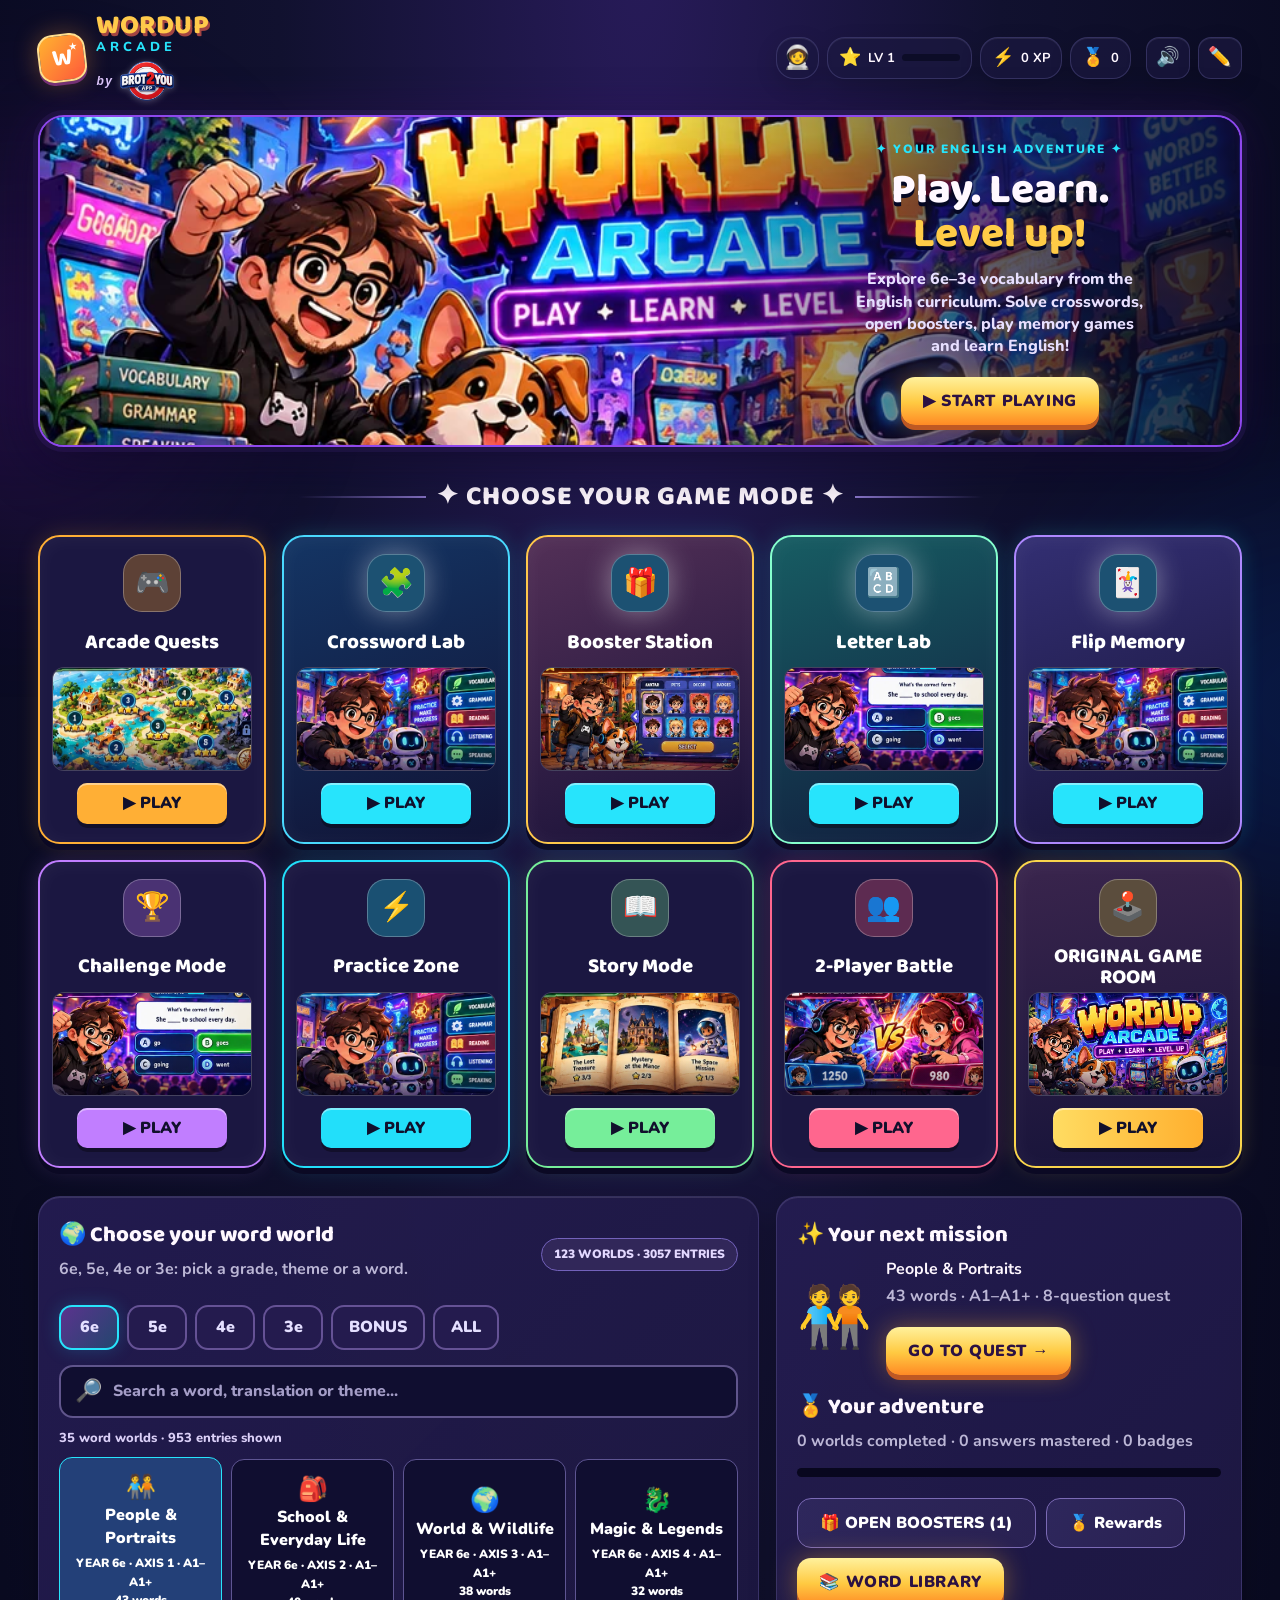
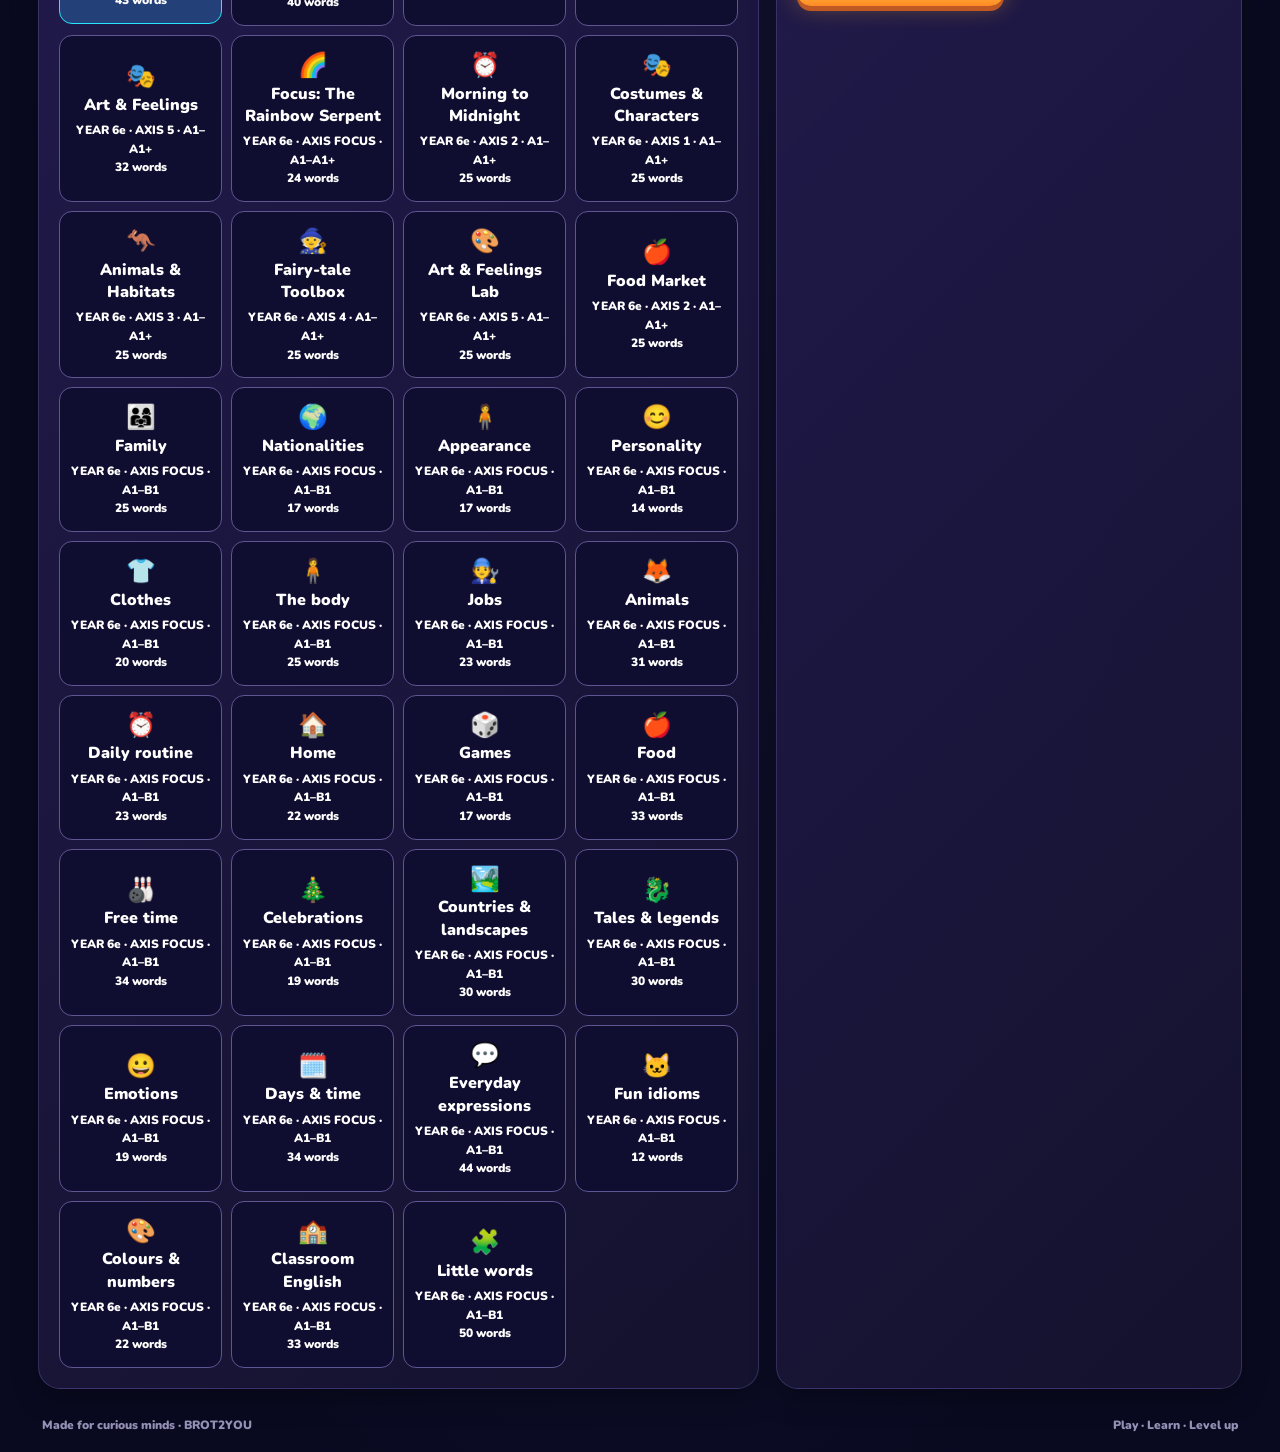
==== commit 2e47c567: "Add files via upload" ====
--- a/index.html
+++ b/index.html
@@ -12,7 +12,7 @@
   <div class="glow glow-a" aria-hidden="true"></div><div class="glow glow-b" aria-hidden="true"></div>
   <div class="app-shell">
     <header class="topbar">
-      <button id="home-btn" class="logo" aria-label="WORDUP Arcade home"><span class="logo-mark">W<span>★</span></span><span><strong>WORDUP</strong><small>ARCADE</small></span></button>
+      <button id="home-btn" class="logo" aria-label="WORDUP Arcade home"><span class="logo-mark">W<span>★</span></span><span class="brand-wordmark"><strong>WORDUP</strong><small>ARCADE</small><span class="brand-byline"><span>by</span><img src="assets/brot2you-app-logo.png" alt="BROT2YOU APP" width="58" height="43"></span></span></button>
       <div class="top-stats" aria-label="Player progress">
         <div class="stat-pill avatar-pill" id="avatar-head">🧑‍🚀</div>
         <div class="stat-pill"><span>⭐</span><b id="level-head">LV 1</b><div class="level-meter"><i id="level-meter"></i></div></div>
--- a/styles.css
+++ b/styles.css
@@ -81,3 +81,10 @@
 .classic-game-tile:hover,.classic-game-tile:focus-visible{transform:translateY(-4px);border-color:#ffda44}
 .classic-game-tile>span{font-size:43px}.classic-game-tile strong{font-size:1.24rem}.classic-game-tile small{font-size:.9rem;color:#bcd0ff;flex:1}.classic-game-tile b{color:#ffdc44;font-size:.9rem}
 @media(max-width:600px){.classic-portal-hero{padding:22px;min-height:275px}.classic-games-grid{grid-template-columns:repeat(2,minmax(0,1fr));gap:9px}.classic-game-tile{min-height:168px;padding:11px}.classic-game-tile small{font-size:.76rem}.classic-game-tile strong{font-size:1rem}}
+
+/* V4.1 · Author lockup directly beneath WORDUP title */
+.logo .brand-wordmark{display:flex;flex-direction:column;align-items:flex-start;justify-content:center;gap:0;min-width:0}
+.logo .brand-byline{display:flex;align-items:center;gap:7px;margin-top:5px;min-height:36px}
+.logo .brand-byline>span{font:italic 700 12px/1 var(--body);color:#dfc9ff;text-transform:lowercase;letter-spacing:1.5px}
+.logo .brand-byline img{width:54px;height:auto;display:block;object-fit:contain;filter:drop-shadow(0 1px 3px rgba(255,255,255,.25))}
+@media(max-width:560px){.logo .brand-byline{margin-top:3px;min-height:31px}.logo .brand-byline img{width:48px}.logo strong{font-size:24px}.logo-mark{width:43px;height:43px}}
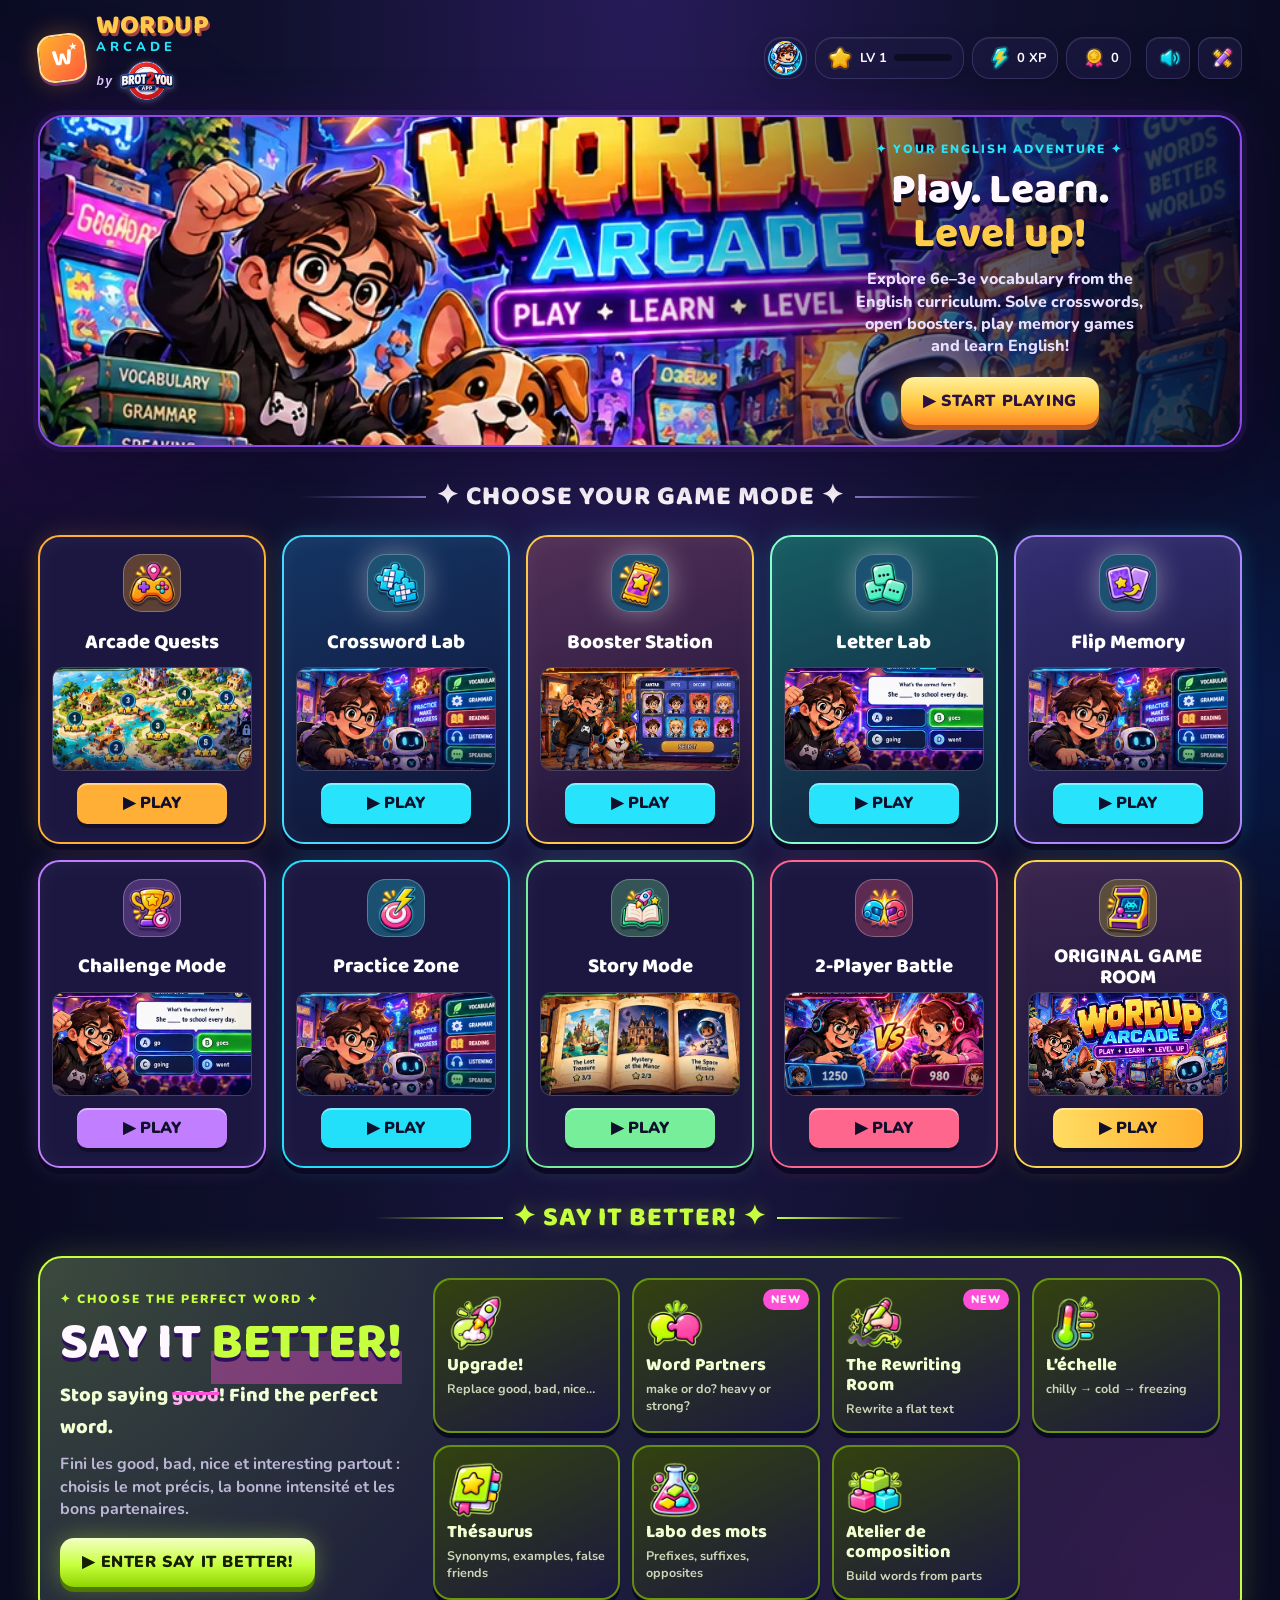
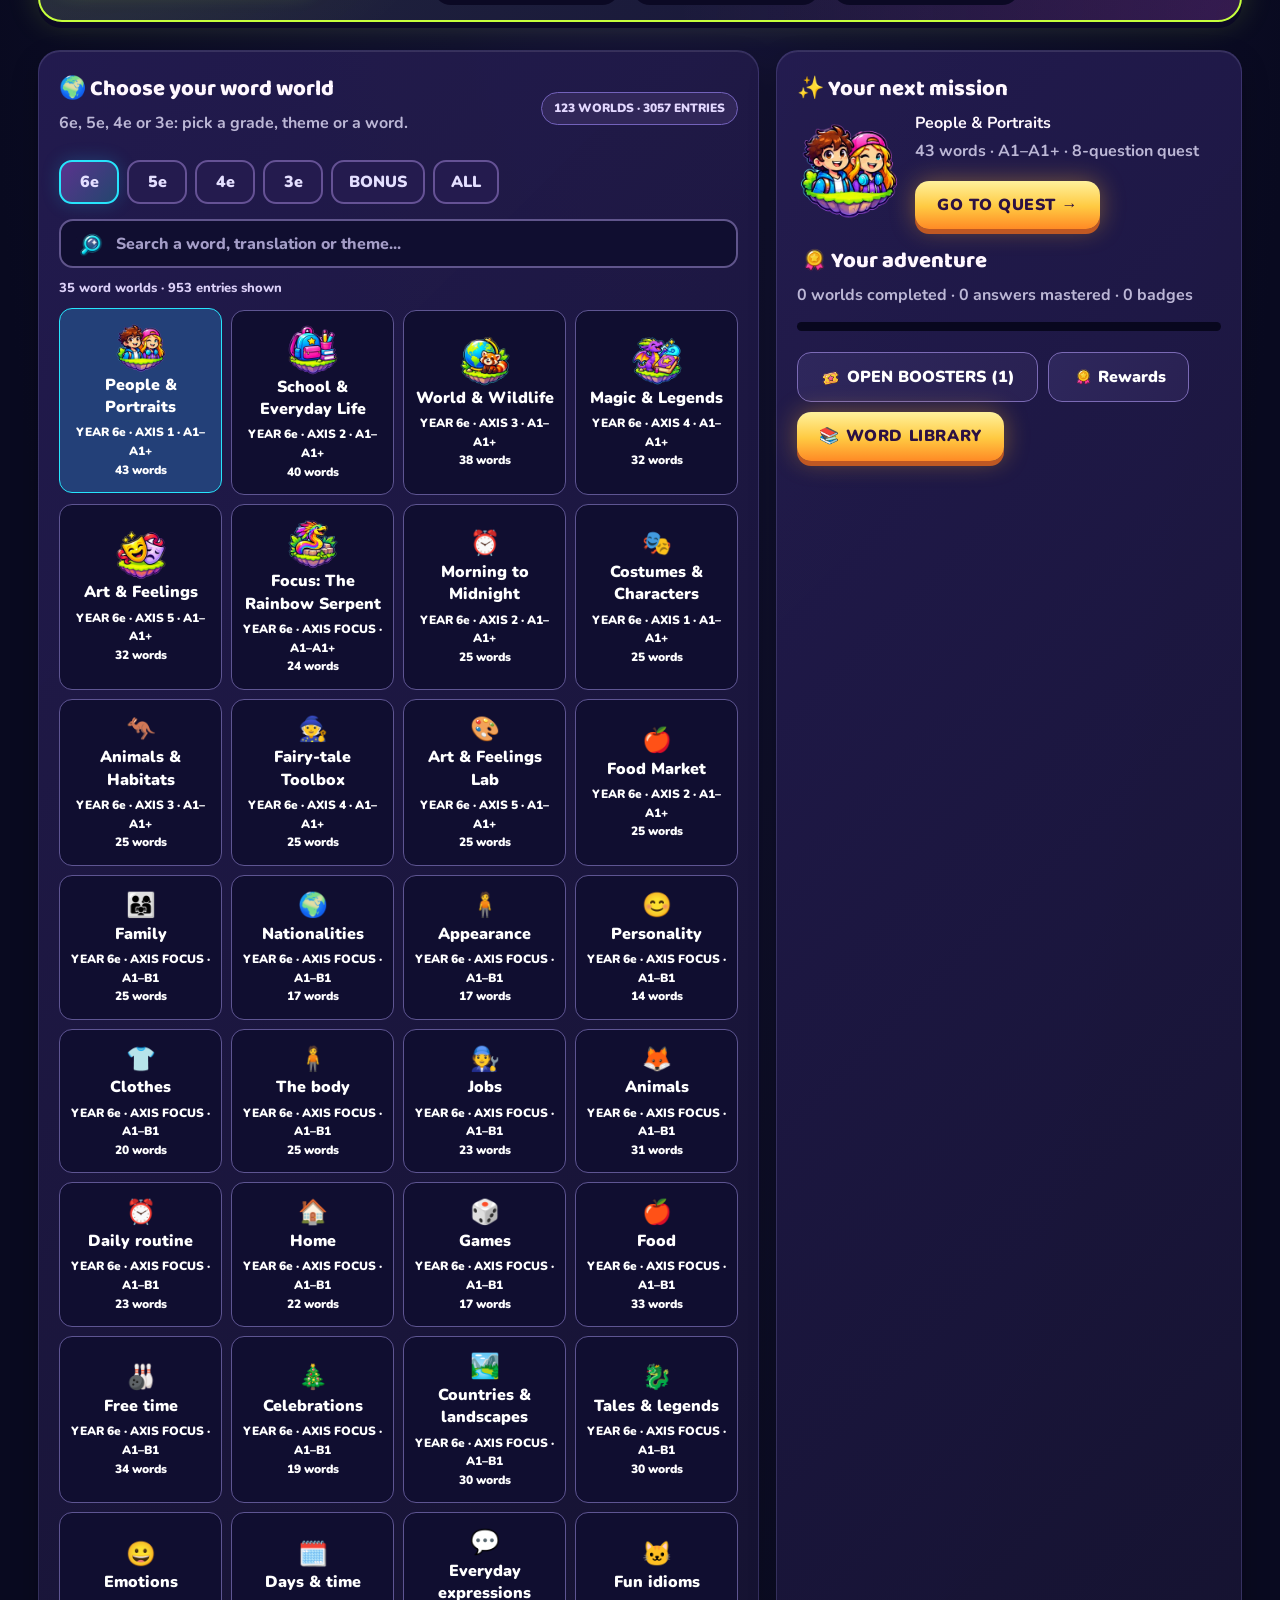
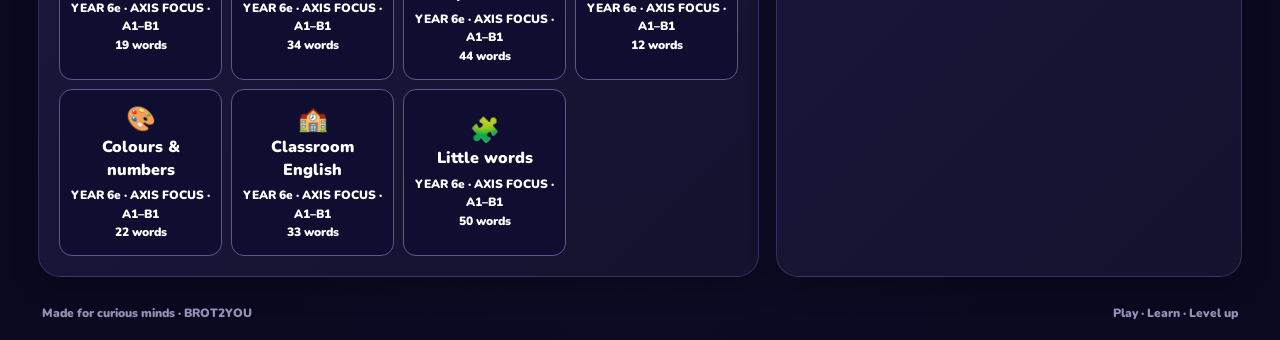
==== commit 5026a7f8: "Add files via upload" ====
--- a/index.html
+++ b/index.html
@@ -2,10 +2,12 @@
 <html lang="en">
 <head>
   <meta charset="utf-8">
+  <script src="https://brot2you.github.io/b2y-outils/b2y-sauvegarde.js" data-app="WordUp" data-keys="brot2you-wordup-arcade-v1, wordup_v1"></script>
   <meta name="viewport" content="width=device-width, initial-scale=1">
   <meta name="theme-color" content="#100b2a">
   <meta name="description" content="WORDUP Arcade – Play, learn and level up your English vocabulary.">
   <title>WORDUP ARCADE V4 · Play. Learn. Level up.</title>
+  <link rel="icon" type="image/svg+xml" href="data:image/svg+xml,%3Csvg%20xmlns%3D%22http%3A%2F%2Fwww.w3.org%2F2000%2Fsvg%22%20viewBox%3D%220%200%2064%2064%22%3E%3Crect%20width%3D%2264%22%20height%3D%2264%22%20rx%3D%2213%22%20fill%3D%22%23100b2a%22%2F%3E%3Cpath%20d%3D%22M11%2017h10l5%2026%206-18%206%2018%205-26h10L43%2053H33l-1-7-1%207H21z%22%20fill%3D%22%23f9cf4d%22%20stroke%3D%22%23ff5ac8%22%20stroke-width%3D%221.5%22%20stroke-linejoin%3D%22round%22%2F%3E%3Cpath%20d%3D%22m48%208%202.3%205%205.5.8-4%203.9%201%205.5-4.8-2.6-4.9%202.6%201-5.5-4-3.9%205.5-.8z%22%20fill%3D%22%2363f4ff%22%2F%3E%3C%2Fsvg%3E">
   <link rel="stylesheet" href="styles.css">
 </head>
 <body>
@@ -14,12 +16,12 @@
     <header class="topbar">
       <button id="home-btn" class="logo" aria-label="WORDUP Arcade home"><span class="logo-mark">W<span>★</span></span><span class="brand-wordmark"><strong>WORDUP</strong><small>ARCADE</small><span class="brand-byline"><span>by</span><img src="assets/brot2you-app-logo.png" alt="BROT2YOU APP" width="58" height="43"></span></span></button>
       <div class="top-stats" aria-label="Player progress">
-        <div class="stat-pill avatar-pill" id="avatar-head">🧑‍🚀</div>
-        <div class="stat-pill"><span>⭐</span><b id="level-head">LV 1</b><div class="level-meter"><i id="level-meter"></i></div></div>
-        <div class="stat-pill"><span>⚡</span><b id="xp-head">0 XP</b></div>
-        <div class="stat-pill"><span>🏅</span><b id="badge-head">0</b></div>
+        <div class="stat-pill avatar-pill" id="avatar-head"><img class="b2y-ico" src="assets/icons/avatar-1.webp" alt=""></div>
+        <div class="stat-pill"><span><img class="b2y-ico" src="assets/icons/ui-level.webp" alt=""></span><b id="level-head">LV 1</b><div class="level-meter"><i id="level-meter"></i></div></div>
+        <div class="stat-pill"><span><img class="b2y-ico" src="assets/icons/ui-xp.webp" alt=""></span><b id="xp-head">0 XP</b></div>
+        <div class="stat-pill"><span><img class="b2y-ico" src="assets/icons/ui-badges.webp" alt=""></span><b id="badge-head">0</b></div>
       </div>
-      <div class="header-actions"><button class="icon-btn" id="sound-btn" title="Sound on/off" aria-label="Sound settings">🔊</button><button class="icon-btn" id="teacher-btn" title="Teacher studio" aria-label="Teacher studio">✏️</button></div>
+      <div class="header-actions"><button class="icon-btn" id="sound-btn" title="Sound on/off" aria-label="Sound settings"><img class="b2y-ico" src="assets/icons/ui-sound-on.webp" alt=""></button><button class="icon-btn" id="teacher-btn" title="Teacher studio" aria-label="Teacher studio"><img class="b2y-ico" src="assets/icons/ui-teacher.webp" alt=""></button></div>
     </header>
     <main id="app" tabindex="-1"></main>
     <footer class="footer"><span>Made for curious minds · BROT2YOU</span><span>Play · Learn · Level up</span></footer>
--- a/styles.css
+++ b/styles.css
@@ -88,3 +88,47 @@
 .logo .brand-byline>span{font:italic 700 12px/1 var(--body);color:#dfc9ff;text-transform:lowercase;letter-spacing:1.5px}
 .logo .brand-byline img{width:54px;height:auto;display:block;object-fit:contain;filter:drop-shadow(0 1px 3px rgba(255,255,255,.25))}
 @media(max-width:560px){.logo .brand-byline{margin-top:3px;min-height:31px}.logo .brand-byline img{width:48px}.logo strong{font-size:24px}.logo-mark{width:43px;height:43px}}
+
+/* ================== V5 · SAY IT BETTER! (home section) ================== */
+.sib-title h2{color:#c6ff3d;text-shadow:0 0 18px #c6ff3d55}
+.sib-title:before,.sib-title:after{background:linear-gradient(90deg,transparent,#c6ff3d)}
+.sib-home{display:grid;grid-template-columns:minmax(260px,.9fr) 2fr;gap:18px;border:2px solid #c6ff3d;border-radius:24px;padding:20px;background:radial-gradient(circle at 0 0,#c6ff3d26,transparent 40%),radial-gradient(circle at 100% 100%,#ff4fd822,transparent 45%),linear-gradient(140deg,#232a3d,#16123a);box-shadow:0 6px 0 #0b0924,0 0 32px #c6ff3d2e}
+.sib-home-intro{display:flex;flex-direction:column;justify-content:center;gap:4px}
+.sib-kick{color:#c6ff3d}
+.sib-home-intro h3{font:800 clamp(34px,4vw,52px)/1 var(--title);margin:6px 0 0;text-shadow:0 4px 0 #2e0f5e}
+.sib-home-intro h3 em{font-style:normal;color:#c6ff3d;background:linear-gradient(transparent 60%,#ff4fd860 60%)}
+.sib-home-tag{font:800 20px var(--title);margin:6px 0 2px;color:#f2ffd6}
+.sib-home-tag s{color:#ffb3ec;text-decoration-color:#ff4fd8;text-decoration-thickness:3px}
+.sib-home-text{color:var(--muted);font-weight:700;margin:4px 0 14px}
+.sib-btn{display:inline-block;text-align:center;text-decoration:none;background:linear-gradient(#f4ffc4 0%,#c6ff3d 55%,#8fd400 100%);color:#162000;box-shadow:0 5px 0 #4f7a00,0 0 25px #c6ff3d55;align-self:flex-start}
+.sib-btn:hover{box-shadow:0 8px 0 #4f7a00,0 0 32px #c6ff3d88}
+.sib-home-grid{display:grid;grid-template-columns:repeat(4,minmax(0,1fr));gap:12px}
+.sib-tile{position:relative;display:flex;flex-direction:column;gap:4px;min-height:132px;padding:14px 12px;border:2px solid #8fd40099;border-radius:18px;background:linear-gradient(155deg,#33420f,#1b1840);color:#fff;text-decoration:none;box-shadow:0 5px 0 #0b0924;transition:transform .2s,border-color .2s}
+.sib-tile:hover,.sib-tile:focus-visible{transform:translateY(-5px);border-color:#c6ff3d;outline:none}
+.sib-tile .sib-ic{font-size:32px}
+.sib-tile strong{font:800 18px/1.1 var(--title);color:#f0ffd1}
+.sib-tile small{color:#cfd6b8;font-weight:700;font-size:12.5px}
+.sib-new{position:absolute;top:9px;right:9px;background:#ff4fd8;color:#fff;font-size:11px;font-weight:900;letter-spacing:1px;padding:3px 8px;border-radius:99px}
+@media(max-width:1090px){.sib-home{grid-template-columns:1fr}.sib-home-grid{grid-template-columns:repeat(4,minmax(0,1fr))}}
+@media(max-width:740px){.sib-home{padding:15px}.sib-home-grid{grid-template-columns:repeat(2,minmax(0,1fr));gap:9px}.sib-tile{min-height:118px}.sib-btn{align-self:stretch}}
+
+/* V5.1 · Icônes illustrées (assets/icons) */
+.b2y-ico{display:inline-block;width:1.35em;height:1.35em;object-fit:contain;vertical-align:middle;-webkit-user-drag:none;user-select:none}
+.b2y-ico.inl{width:1.25em;height:1.25em;vertical-align:-.3em;margin-right:.1em}
+.b2y-ico.locked{filter:grayscale(1) brightness(.35) contrast(.9);opacity:.75}
+.stat-pill>span .b2y-ico{width:26px;height:26px}
+.avatar-pill .b2y-ico{width:38px;height:38px;border-radius:50%}
+.icon-btn .b2y-ico{width:28px;height:28px}
+.icon-btn{display:grid;place-items:center;padding:0}
+.mode-card .mode-icon{overflow:visible}
+.mode-card .mode-icon .b2y-ico{width:50px;height:50px;filter:drop-shadow(0 3px 0 #0b092480)}
+.sib-ic .b2y-ico{width:58px;height:58px}
+.head-ico .b2y-ico{width:58px;height:58px}
+.deck-btn span .b2y-ico{width:52px;height:52px}
+.featured-icon .b2y-ico{width:104px;height:104px}
+.quest-node .emoji .b2y-ico{width:96px;height:96px}
+.reward-card .emoji .b2y-ico{width:84px;height:84px}
+.badge-tile .emoji .b2y-ico{width:74px;height:74px}
+.story-ico .b2y-ico{width:72px;height:72px}
+.album-card span .b2y-ico{width:40px;height:40px}
+.tag .b2y-ico.inl{width:1.5em;height:1.5em;vertical-align:-.45em}
